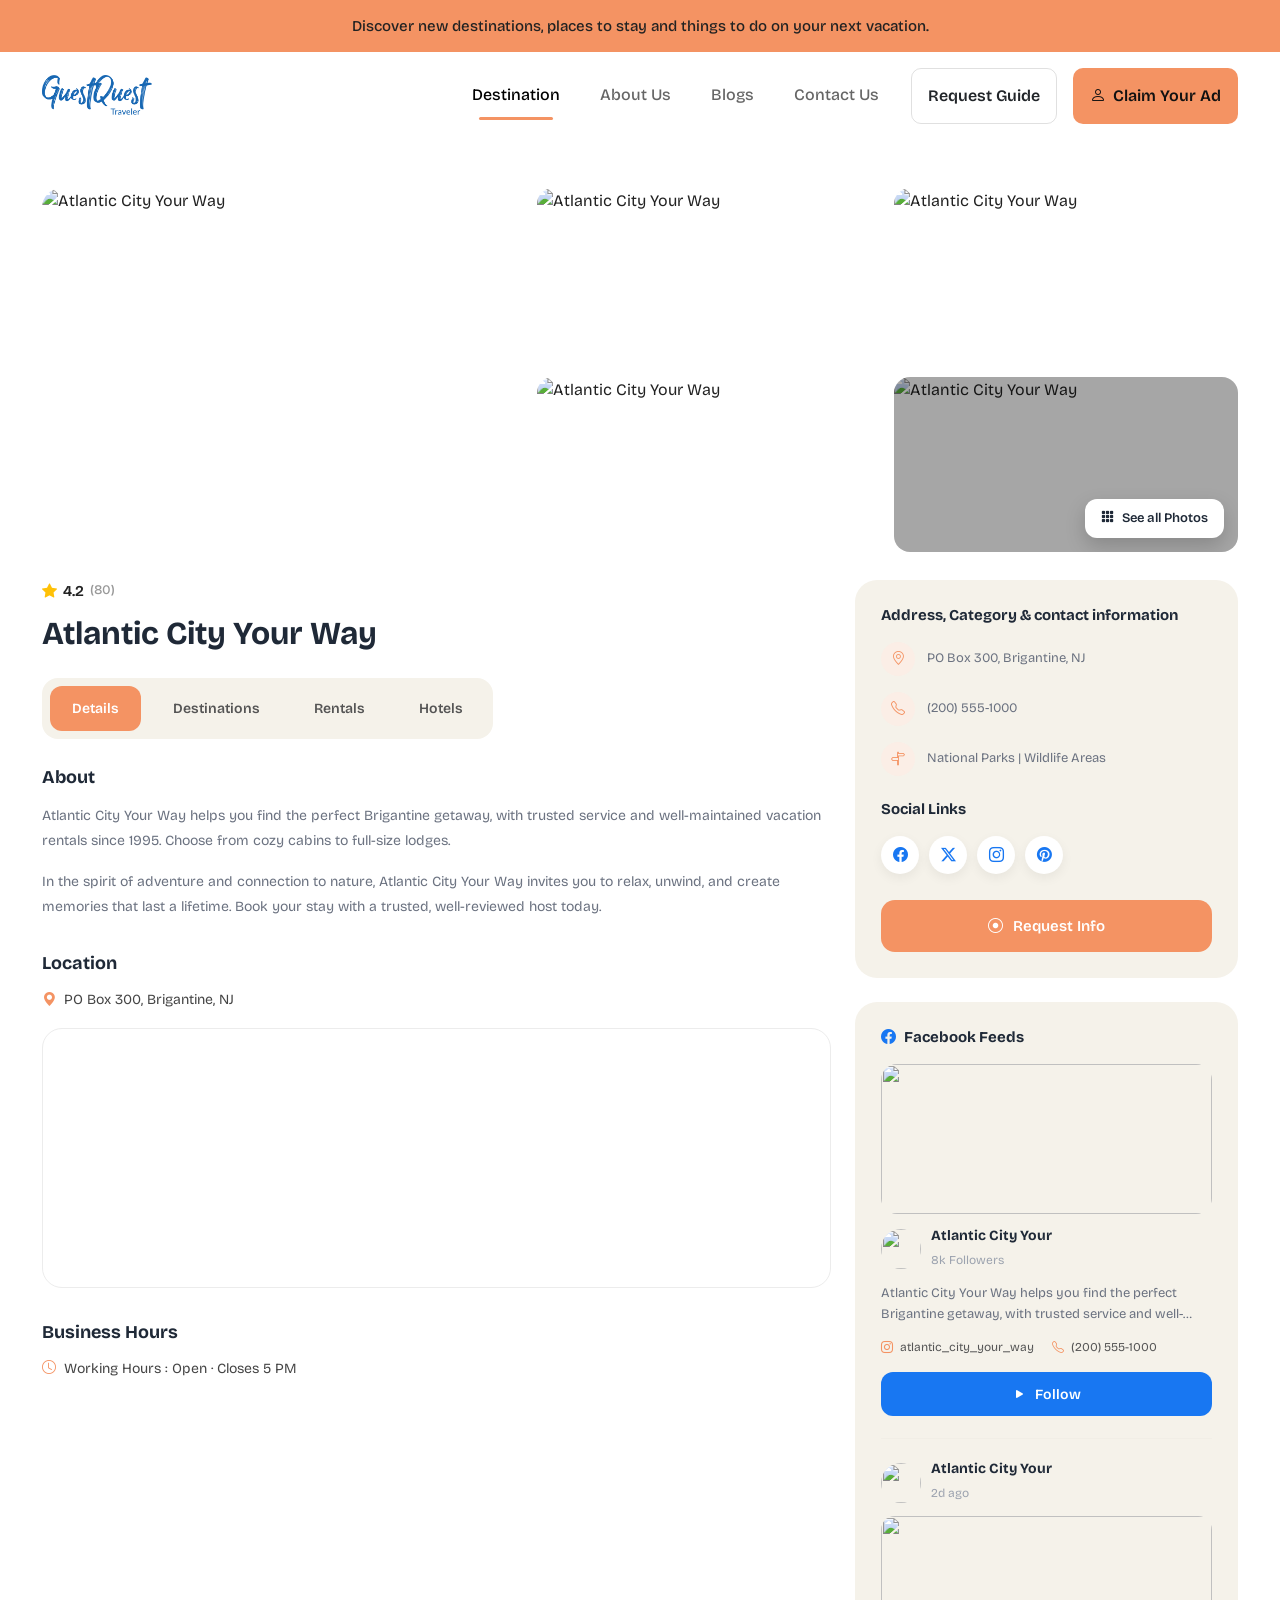
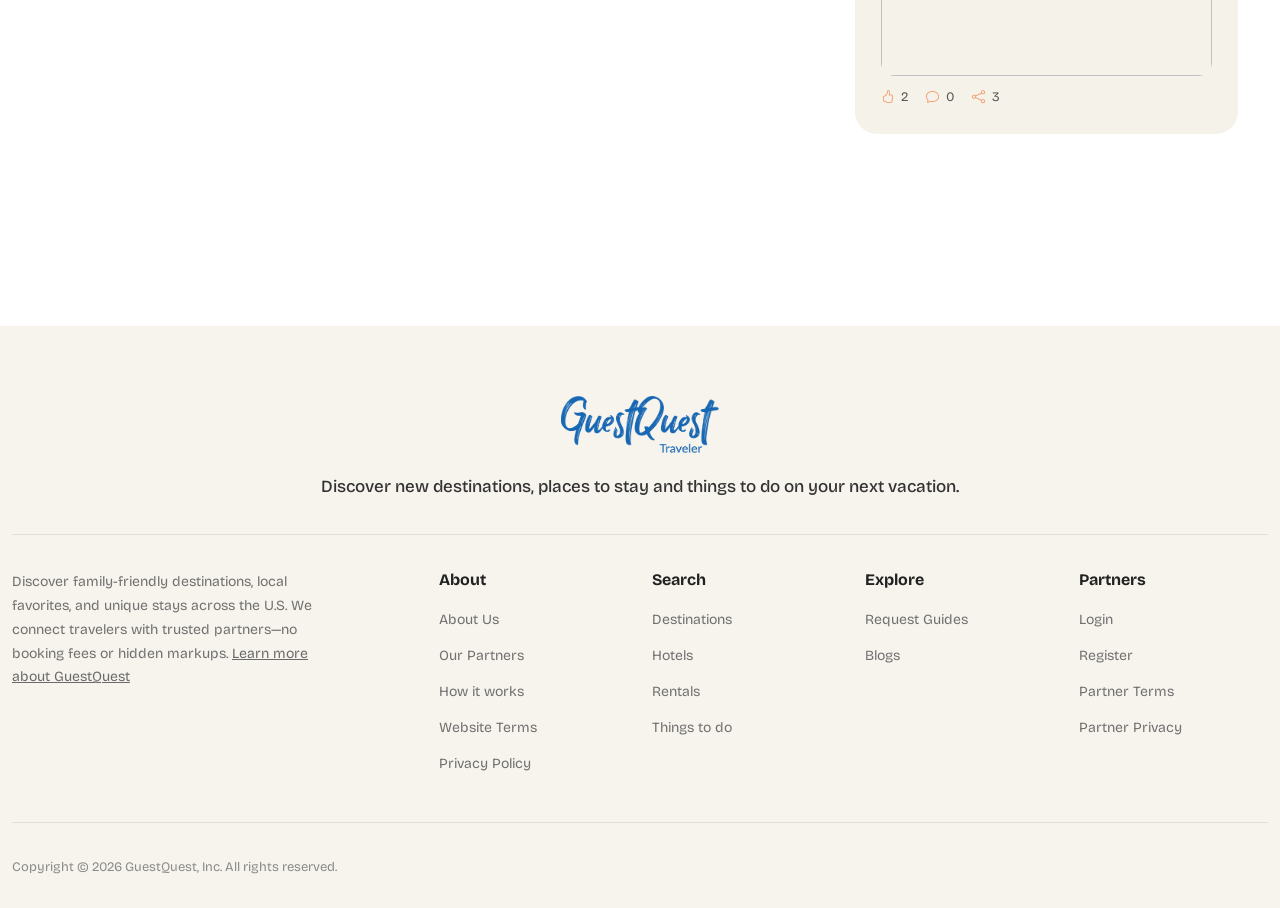
==== pages/destination-detail.html @ 65bfc482 "create detstianation page" ====
<!DOCTYPE html>
<html lang="en">

<head>
    <meta charset="UTF-8">
    <meta name="viewport" content="width=device-width, initial-scale=1.0">
    <title>GuestQuest Demo</title>
    <!-- Bootstrap and icons and font -->
    <link href="https://cdn.jsdelivr.net/npm/bootstrap@5.3.7/dist/css/bootstrap.min.css" rel="stylesheet">
    <link rel="stylesheet" href="https://cdn.jsdelivr.net/npm/bootstrap-icons@1.11.3/font/bootstrap-icons.min.css">
    <link href="https://fonts.googleapis.com/css2?family=Inter:wght@300;400;500;600;700;800&display=swap"
        rel="stylesheet">
    <link rel="stylesheet" href="/css/style.css">
    <link rel="stylesheet" href="/css/screens.css">
    <link rel="stylesheet" href="/css/things-to-do.css">
    <link rel="stylesheet" href="/css/detail.css">
    <link rel="stylesheet" href="https://unpkg.com/leaflet@1.9.4/dist/leaflet.css" />
</head>

<body>
    <!-- navbar  -->
    <div class="top-bar">
        Discover new destinations, places to stay and things to do on your next vacation.
    </div>
    <nav class="navbar navbar-expand-lg bg-white py-3">
        <div class="container">
            <a class="navbar-brand" href="/#">
                <img src="/assets/img/logo.png" alt="GuestQuest Logo">
            </a>
            <button class="navbar-toggler" type="button" data-bs-toggle="collapse" data-bs-target="#nav"
                aria-controls="nav" aria-expanded="false" aria-label="Toggle navigation">
                <span class="navbar-toggler-icon"></span>
            </button>
            <div class="collapse navbar-collapse justify-content-end px-4 navbar-nav-scroll" id="nav">
                <ul class="navbar-nav gap-lg-4">
                    <li class="nav-item">
                        <a class="nav-link active" href="/pages/things-to-do.html">Destination</a>
                    </li>
                    <li class="nav-item">
                        <a class="nav-link" href="#">About Us</a>
                    </li>
                    <li class="nav-item">
                        <a class="nav-link" href="#">Blogs</a>
                    </li>
                    <li class="nav-item">
                        <a class="nav-link" href="#">Contact Us</a>
                    </li>
                </ul>
            </div>


            <div class="d-none d-lg-flex gap-3">
                <a href="#" class="btn btn-request">
                    Request Guide
                </a>
                <a href="#" class="btn btn-claim ">
                    <i class="bi bi-person"></i>
                    Claim Your Ad
                </a>
            </div>

        </div>
    </nav>

    <!-- detail section -->
    <section class="detail-section py-5">
        <div class="container">

            <!-- gallery -->
            <div class="detail-page-gallery" id="pageGallery"></div>

            <div class="row g-4 mt-1">

                <!-- LEFT -->
                <div class="col-lg-8">

                    <div class="detail-rating" id="pageRating"></div>

                    <h1 class="detail-page-title" id="pageTitle"></h1>

                    <div class="detail-tabs">
                        <button class="detail-tab active" data-tab="details">Details</button>
                        <button class="detail-tab" data-tab="destinations">Destinations</button>
                        <button class="detail-tab" data-tab="rentals">Rentals</button>
                        <button class="detail-tab" data-tab="hotels">Hotels</button>
                    </div>

                    <div class="detail-tab-panel" data-panel="details">

                        <h6>About</h6>
                        <p id="pageAbout1"></p>
                        <p id="pageAbout2"></p>

                        <h6>Location</h6>
                        <div class="detail-location-line">
                            <i class="bi bi-geo-alt-fill"></i>
                            <span id="pageAddress"></span>
                        </div>

                        <div class="detail-page-map" id="pageMap"></div>

                        <h6>Business Hours</h6>
                        <div class="detail-hours-line">
                            <i class="bi bi-clock"></i>
                            Working Hours : Open &middot; Closes 5 PM
                        </div>

                    </div>

                    <div class="detail-tab-panel d-none" data-panel="destinations">

                        <h6 class="nearby-heading">Nearby Destinations</h6>

                        <div class="nearby-filter-bar">
                            <button class="nearby-filter-btn">
                                <i class="bi bi-sliders"></i>
                                Filters
                            </button>
                            <div class="nearby-search">
                                <i class="bi bi-search"></i>
                                <input type="text" data-list="destinations" placeholder="Search destinations">
                            </div>
                            <button class="nearby-search-btn" data-list="destinations">Search</button>
                        </div>

                        <div id="destinationsList"></div>

                    </div>

                    <div class="detail-tab-panel d-none" data-panel="rentals">

                        <h6 class="nearby-heading">Nearby Rentals</h6>

                        <div class="nearby-filter-bar">
                            <button class="nearby-filter-btn">
                                <i class="bi bi-sliders"></i>
                                Filters
                            </button>
                            <div class="nearby-search">
                                <i class="bi bi-search"></i>
                                <input type="text" data-list="rentals" placeholder="Search rentals">
                            </div>
                            <button class="nearby-search-btn" data-list="rentals">Search</button>
                        </div>

                        <div id="rentalsList"></div>

                    </div>

                    <div class="detail-tab-panel d-none" data-panel="hotels">

                        <h6 class="nearby-heading">Nearby Hotels</h6>

                        <div class="nearby-filter-bar">
                            <button class="nearby-filter-btn">
                                <i class="bi bi-sliders"></i>
                                Filters
                            </button>
                            <div class="nearby-search">
                                <i class="bi bi-search"></i>
                                <input type="text" data-list="hotels" placeholder="Search hotels">
                            </div>
                            <button class="nearby-search-btn" data-list="hotels">Search</button>
                        </div>

                        <div id="hotelsList"></div>

                    </div>

                </div>

                <!-- RIGHT -->
                <div class="col-lg-4">

                    <div class="detail-side-card">

                        <h6>Address, Category &amp; contact information</h6>

                        <div class="detail-contact-row">
                            <span class="contact-icon"><i class="bi bi-geo-alt"></i></span>
                            <span id="sideAddress"></span>
                        </div>

                        <div class="detail-contact-row">
                            <span class="contact-icon"><i class="bi bi-telephone"></i></span>
                            <span id="sidePhone"></span>
                        </div>

                        <div class="detail-contact-row">
                            <span class="contact-icon"><i class="bi bi-signpost-split"></i></span>
                            <span id="sideTags"></span>
                        </div>

                        <h6 class="mt-4">Social Links</h6>

                        <div class="social-links">
                            <a href="#"><i class="bi bi-facebook"></i></a>
                            <a href="#"><i class="bi bi-twitter-x"></i></a>
                            <a href="#"><i class="bi bi-instagram"></i></a>
                            <a href="#"><i class="bi bi-pinterest"></i></a>
                        </div>

                        <button class="request-info-btn">
                            <i class="bi bi-record-circle"></i>
                            Request Info
                        </button>

                    </div>

                    <div class="detail-side-card facebook-feed-card">

                        <h6><i class="bi bi-facebook"></i> Facebook Feeds</h6>

                        <div class="fb-post">

                            <div class="fb-post-image">
                                <img id="fbPostImage" src="" alt="">
                            </div>

                            <div class="fb-post-header">
                                <img class="fb-avatar" id="fbAvatar" src="" alt="">
                                <div>
                                    <h6 id="fbName"></h6>
                                    <small>8k Followers</small>
                                </div>
                            </div>

                            <p id="fbDescription"></p>

                            <div class="fb-meta">
                                <span><i class="bi bi-instagram"></i> <span id="fbHandle"></span></span>
                                <span><i class="bi bi-telephone"></i> <span id="fbPhone"></span></span>
                            </div>

                            <button class="fb-follow-btn">
                                <i class="bi bi-play-fill"></i>
                                Follow
                            </button>

                        </div>

                        <hr>

                        <div class="fb-post fb-post-mini">

                            <div class="fb-post-header">
                                <img class="fb-avatar" id="fbAvatar2" src="" alt="">
                                <div>
                                    <h6 id="fbName2"></h6>
                                    <small>2d ago</small>
                                </div>
                            </div>

                            <div class="fb-post-graphic">
                                <img id="fbGraphic" src="" alt="">
                            </div>

                            <div class="fb-actions">
                                <span><i class="bi bi-hand-thumbs-up"></i> 2</span>
                                <span><i class="bi bi-chat"></i> 0</span>
                                <span><i class="bi bi-share"></i> 3</span>
                            </div>

                        </div>

                    </div>

                </div>

            </div>

        </div>
    </section>

    <!-- footer -->

    <footer class="footer">
        <div class="container">
            <div class="footer-logo">

                <img src="/assets/img/logo.png" alt="GuestQuest">
                <p>
                    Discover new destinations, places to stay and things to do on your next vacation.
                </p>
            </div>
            <hr>

            <div class="row gy-5">
                <div class="col-lg-4">
                    <p class="footer-description">
                        Discover family-friendly destinations, local favorites,
                        and unique stays across the U.S. We connect travelers
                        with trusted partners—no booking fees or hidden markups.
                        <a href="#">Learn more about GuestQuest</a>
                    </p>
                </div>

                <div class="col-6 col-lg-2">
                    <h6>About</h6>
                    <ul>
                        <li><a href="#">About Us</a></li>
                        <li><a href="#">Our Partners</a></li>
                        <li><a href="#">How it works</a></li>
                        <li><a href="#">Website Terms</a></li>
                        <li><a href="#">Privacy Policy</a></li>
                    </ul>
                </div>

                <div class="col-6 col-lg-2">
                    <h6>Search</h6>
                    <ul>

                        <li><a href="#">Destinations</a></li>
                        <li><a href="#">Hotels</a></li>
                        <li><a href="#">Rentals</a></li>
                        <li><a href="#">Things to do</a></li>
                    </ul>

                </div>

                <div class="col-6 col-lg-2">

                    <h6>Explore</h6>
                    <ul>
                        <li><a href="#">Request Guides</a></li>
                        <li><a href="#">Blogs</a></li>

                    </ul>
                </div>

                <div class="col-6 col-lg-2">
                    <h6>Partners</h6>
                    <ul>
                        <li><a href="#">Login</a></li>
                        <li><a href="#">Register</a></li>
                        <li><a href="#">Partner Terms</a></li>
                        <li><a href="#">Partner Privacy</a></li>
                    </ul>
                </div>
            </div>
            <hr>
            <div class="copyright">
                Copyright © 2026 GuestQuest, Inc. All rights reserved.
            </div>
        </div>

    </footer>

    <script src="https://code.jquery.com/jquery-3.7.1.min.js"></script>
    <script src="https://cdn.jsdelivr.net/npm/bootstrap@5.3.7/dist/js/bootstrap.bundle.min.js"></script>
    <script src="/js/main.js"></script>
    <script src="https://unpkg.com/leaflet@1.9.4/dist/leaflet.js"></script>
    <script src="/js/detail.js"></script>

</body>

</html>
---- css/style.css ----
@import url('https://fonts.googleapis.com/css2?family=Bricolage+Grotesque:opsz,wght@12..96,200..800&display=swap');

:root {
    --primary: #F49363;
    --dark: #222;
    --text: #666;
    --light: #fff;
    --border: #ECECEC;
}

* {
    margin: 0;
    padding: 0;
    box-sizing: border-box;
}

body {
    font-family: "Bricolage Grotesque", sans-serif;
    background: #fff;
    color: #222;
}

img {
    max-width: 100%;
}

a {
    text-decoration: none;
    color: inherit;
}

.container {
    max-width: 1220px;
}

/* top-annoucment-bar */
.top-bar {
    height: 52px;
    background: #F49363;
    display: flex;
    justify-content: center;
    align-items: center;
    font-size: 15px;
    font-weight: 500;
}

/* navbar */
.navbar {
    padding: 20px 0;
}

.navbar-brand img {
    height: 42px;
}

.nav-link {
    font-weight: 500;
    color: #666;
    position: relative;
}

.nav-link.active {
    color: #111;
}

.nav-link.active::after {
    content: "";
    position: absolute;
    left: 0;
    bottom: -10px;
    width: 100%;
    height: 3px;
    background: var(--primary);
    border-radius: 2px;
    width: 85%;
    margin: 0 auto !important;
    display: flex;
    justify-content: center;
    position: relative;
}

.btn-request {
    border: 1px solid #0000001F;
    padding: 15px 16px;
    border-radius: 10px;
    font-weight: 600;
}

.btn-request:hover {
    background: #fafafa;
    border-color: #F49363;

}

.btn-claim {
    background: var(--primary);
    padding: 15px 16px;
    border-radius: 10px;
    font-weight: 600;
    color: #111;
    gap: 7px;
    display: flex;
    align-items: center;
    justify-content: center;
    flex-wrap: nowrap;
}


.btn-claim:hover {
    background: #ea8553 !important;
}



/* hero section */
.hero {
    padding: 6px;
}

.hero-wrapper {
    height: 496px;
    border-radius: 50px;
    overflow: hidden;
    position: relative;
    background: url("../assets/img/bg_hero.png") center center/cover;

}

.overlay {
    position: absolute;
    width: 100%;
    height: 100%;
    background: rgba(0, 0, 0, .60);
}

.hero-content {
    position: absolute;
    top: 50%;
    left: 50%;
    transform: translate(-50%, -50%);
    z-index: 2;
    text-align: center;
    width: 100%;
}

.location {
    font-size: 16px;
    color: #FFFFFFCC;
    margin-bottom: 9px;
    line-height: 22px;
    font-weight: 400;
}

.hero h1 {
    font-size: 44px;
    font-weight: 600;
    color: #fff;
    line-height: 44px;
}

.hero h1 span {
    display: block;
}

/* Hero Search
 */
.hero-search {
    width: 820px;
    margin: 42px auto 0;
}


.search-tabs {
    display: flex;
    z-index: 1;
    width: 540px;
    margin: auto;
    background: #fff;
    border-radius: 16px 16px 0 0;
    overflow: hidden;
}

.tab-btn {
    flex: 1;
    height: 54px;
    border: none;
    background: #fff;
    display: flex;
    justify-content: center;
    align-items: center;
    gap: 8px;
    font-size: 15px;
    font-weight: 500;
    color: #555;
    transition: .3s;
    border-right: 1px solid #ECECEC;
}

.tab-btn:last-child {
    border-right: none;
}



.tab-btn i {
    font-size: 16px;
}

.tab-btn.active {
    background: #F49363;
    color: #111;
    font-weight: 600;
}

.tab-btn:hover {
    background: #fafafa;
}

.tab-btn.active:hover {
    background: #F49363;
}


.search-card {
    background: #fff;
    z-index: 10;
    border-radius: 20px;
    padding: 18px;
    margin-top: 0px;
    display: flex;
    align-items: center;
    box-shadow: 0 15px 45px rgba(0, 0, 0, .18);
    border: 1px solid #0000001F;
}

/* Search Input */

.search-input {
    flex: 1;
    height: 55px;
    border: 1px solid #0000001F !important;
    border-radius: 12px;
    display: flex;
    align-items: center;
    padding: 6px 9px 5px 20px;

}

.search-input i {
    color: #888;
    font-size: 20px;
    margin-right: 14px;
}

.search-input input {
    width: 100%;
    border: none;
    outline: none;
    font-size: 15px;
}

.search-input input::placeholder {
    color: #A3A3A3;
}

.search-btn {

    width: 150px;
    height: 100%;
    border: none;
    border-radius: 14px;
    background: #F49363;
    font-weight: 600;
    transition: .3s;

}

.things-search-btn {
    height: 52px;
}

.search-btn:hover {
    background: #eb8755;
}

/* Bottom Text */

.hero-bottom-text {
    margin-top: 30px;
    color: #F49363;
    font-size: 18px;
    font-weight: 600;
}



/* footer  */


.footer {

    background: #F7F4ED;
    padding: 70px 0 30px;
    margin-top: 120px;

}

.footer .container {
    max-width: 1280px;
}

.footer-logo {
    text-align: center;
    margin-bottom: 35px;
}

.footer-logo img {
    height: 60px;
    margin-bottom: 18px
}

.footer-logo p {
    font-size: 17px;
    color: #333;
    max-width: 760px;
    margin: auto;
    font-weight: 500;
}

.footer hr {

    border: none;
    border-top: 1px solid #E3DED5;
    opacity: 1;
    margin: 35px 0;

}

.footer-description {
    color: #707070;
    font-size: 14px;
    line-height: 1.7;
    max-width: 330px;
}

.footer-description a {

    color: #6A6A6A;
    text-decoration: underline;

}


.footer h6 {
    font-size: 16px;
    font-weight: 700;
    margin-bottom: 18px;
    color: #222
}


.footer ul {
    list-style: none;
    margin: 0;
    padding: 0;

}

.footer ul li {
    margin-bottom: 12px;

}

.footer ul li a {
    color: #707070;
    text-decoration: none;
    font-size: 14px;
    transition: .25s;
}

.footer ul li a:hover {
    color: #F49363;
    padding-left: 5px;

}

.copyright {
    color: #8B8B8B;
    font-size: 13px;
}


/* things to do page */
.hero-things-to-do {
    height: 333px;
    background: #F5F2EA;

}

.hero-things-to-do h1 {
    padding-top: 50px;
    max-width: 630px;
    font-size: 32px;
    margin-bottom: 40px;
    margin-left: auto;
    margin-right: auto;
    text-align: center;
    color: #191513;
}

.things-search-wrapper {

    max-width: 880px;
    background: #F5F2EA;
    margin: 0px auto;

}


.search-tabs {

    display: flex;
    justify-content: space-between;
}

.search-tab {

    height: 48px;
    padding: 0 24px;
    border: 1px solid #ececec;
    background: #fff;
    font-size: 14px;
    font-weight: 500;

}

.search-tab:first-child {

    border-radius: 14px 0 0 0;

}

.search-tab:last-child {

    border-radius: 0 14px 0 0;

}

.search-tab.active {

    background: #F49363;

    color: #fff;

}

.search-box {

    background: #fff;
    padding: 12px;
    border-radius: 18px;
    display: flex;
    gap: 12px;
    box-shadow: 0 12px 35px rgba(0, 0, 0, .12);
    border: 1px solid #0000001F !important;

}


.filter-btn {

    width: 110px;

    height: 52px;

    border: none;

    background: #fff;

    border-radius: 12px;

    position: relative;
    border: 1px solid #0000001F !important;

}

.filter-count {

    position: absolute;

    top: 6px;

    right: 12px;

    background: #ff5b5b;

    width: 18px;

    height: 18px;

    border-radius: 50%;

    font-size: 11px;

    color: #fff;

    display: flex;

    justify-content: center;

    align-items: center;

}

/* Modal */

.filter-modal {

    border: none;

    border-radius: 24px;

    padding: 10px;

}

.filter-group {

    display: flex;

    flex-wrap: wrap;

    gap: 12px;

    margin-top: 20px;

    margin-bottom: 30px;

}

.filter-chip {

    border: 1px solid #ddd;

    background: #fff;

    padding: 10px 18px;

    border-radius: 12px;

    transition: .3s;

}

.filter-chip.active {

    background: #F49363;

    border-color: #F49363;

    color: #fff;

}

.filter-chip:hover {

    border-color: #F49363;

}

.apply-btn {

    background: #F49363;

    border: none;

    padding: 12px 30px;

}



/* filter modal */

.filter-modal {

    border: none;

    border-radius: 28px;

    overflow: hidden;

    box-shadow:
        0 30px 80px rgba(0, 0, 0, .20);

}

/* Header */

.filter-header {

    display: flex;

    justify-content: space-between;

    align-items: flex-start;

    padding: 28px 32px 18px;

    border-bottom: 1px solid #efefef;

}

.filter-header h4 {

    font-size: 26px;

    font-weight: 700;

    margin-bottom: 8px;

}

.filter-header a {

    color: #E05656;

    font-size: 14px;

    text-decoration: none;

    font-weight: 600;

}

.close-filter {

    width: 38px;

    height: 38px;

    border: none;

    background: #F49363;

    color: #fff;

    border-radius: 50%;

}

/* Body */

.filter-body {

    padding: 30px;

    max-height: 500px;

    overflow: auto;

}

.filter-section {

    margin-bottom: 35px;

}

.filter-section h6 {

    font-size: 15px;

    font-weight: 700;

    margin-bottom: 18px;

}

.chips {

    display: flex;

    flex-wrap: wrap;

    gap: 12px;

}

/* Chip */

.chip {

    display: flex;

    align-items: center;

    gap: 10px;

    border: 1px solid #ddd;

    background: #fff;

    border-radius: 12px;

    padding: 10px 16px;

    font-size: 14px;

    transition: .25s;

}

/* Radio */

.radio {

    width: 16px;

    height: 16px;

    border: 2px solid #bbb;

    border-radius: 50%;

    position: relative;

}

.chip.active {

    border-color: #F49363;

    color: #F49363;

}

.chip.active .radio {

    border-color: #F49363;

}

.chip.active .radio::after {

    content: "";

    width: 8px;

    height: 8px;

    background: #F49363;

    border-radius: 50%;

    position: absolute;

    top: 50%;

    left: 50%;

    transform: translate(-50%, -50%);

}

.chip:hover {

    border-color: #F49363;

}

/* Footer */

.filter-footer {

    padding: 22px 30px;

    border-top: 1px solid #efefef;

    display: flex;

    justify-content: flex-end;

    gap: 15px;

}

.btn-cancel {

    width: 120px;

    height: 46px;

    border-radius: 12px;

    border: 1px solid #ddd;

    background: #fff;

}

.btn-apply {

    width: 150px;

    height: 46px;

    border: none;

    border-radius: 12px;

    background: #F49363;

    color: #fff;

    font-weight: 600;

}

.btn-apply:hover {

    background: #ea8456;

}


/* grid secrtion thing to do */

/* results section */

.results-section {

    background: #fff;

    padding-top: 50px;
    padding-bottom: 70px;

}

.results-header {

    display: flex;

    justify-content: space-between;

    align-items: center;

    margin-bottom: 30px;

}

.results-count h5 {

    font-size: 24px;

    font-weight: 700;

    color: #222;

}

/***************************
VIEW BUTTONS
***************************/

.view-switcher {

    display: flex;

    gap: 10px;

}

.view-btn {

    width: 42px;

    height: 42px;

    border: none;

    border-radius: 10px;

    background: #F7F7F7;

    transition: .3s;

}

.view-btn i {

    font-size: 18px;

}

.view-btn.active {

    background: #F49363;

    color: #fff;

}

.view-btn:hover {

    background: #F49363;

    color: #fff;

}

/***************************
LIST
***************************/

.results-list {

    display: flex;

    flex-direction: column;

    gap: 28px;

}

.map-wrapper {

    position: sticky;

    top: 120px;

    height: 700px;

    border-radius: 28px;

    overflow: hidden;

    box-shadow:
        0 25px 80px rgba(0, 0, 0, .08);

}

#map {

    width: 100%;

    height: 100%;

}

.results-grid {

    display: grid;

    grid-template-columns: repeat(2, 1fr);

    gap: 24px;

}


@media(max-width:991px) {

    .map-wrapper {

        position: relative;

        top: 0;

        margin-top: 30px;

    }

    #map {

        height: 420px;

    }

    .results-grid {

        grid-template-columns: 1fr;

    }

    .results-header {

        flex-direction: column;

        gap: 20px;

        align-items: flex-start;

    }


}
---- css/screens.css ----
/* Tablet */

@media(max-width:992px) {

    .navbar-collapse {
        padding-top: 30px;
    }

    .location {
        font-size: 20px;
    }

}

/* Mobile */

@media(max-width:768px) {

    .top-bar {
        display: none;
    }

    .navbar-brand img {
        height: 48px;
    }

}

@media (max-width:991px) {

    .hero-search {
        width: 80%;
    }

    .search-tabs {
        width: 100%;
        flex-wrap: wrap;
    }

    .tab-btn {
        flex: 0 0 50%;
        border-bottom: 1px solid #ECECEC;
    }

    .search-card {
        flex-direction: column;
        border-top-right-radius: 0;
        border-top-left-radius: 0;
    }

    .search-input {
        width: 100%;

    }

    .search-btn {
        width: 100%;
        margin: 15px 0 0
    }

}

@media(max-width:576px) {

    .search-tabs {
        flex-direction: column;
    }

    .tab-btn {
        width: 100%;
        flex: 100%;
    }

}
---- css/things-to-do.css ----
/* card */

:root {
    --primary: #F49363;
    --primary-dark: #ea8455;
    --text: #1F2937;
    --muted: #6B7280;
    --border: #ECECEC;
    --bg: #FAFAFA;
}

/* Card */

.destination-card {
    display: flex;
    gap: 20px;
    background: #fff;
    border: 1px solid #ECECEC;
    border-radius: 20px;
    padding: 16px;
    transition: all .3s ease;
    overflow: hidden;
    position: relative;
}

.destination-card:hover {
    transform: translateY(-4px);
    box-shadow: 0 14px 35px rgba(0, 0, 0, .07);
    border-color: #F3D5C5;
}

/* image */

.card-image {
    width: 170px;
    min-width: 170px;
    height: 136px;
    border-radius: 14px;
    overflow: hidden;
    position: relative;
}

.card-image img {
    width: 100%;
    height: 100%;
    object-fit: cover;
    transition: transform .45s ease;
}

.destination-card:hover img {
    transform: scale(1.06);
}

/* content */

.card-content {
    flex: 1;
    display: flex;
    flex-direction: column;
    min-width: 0;
}

/* title */

.card-title-row {
    display: flex;
    align-items: flex-start;
    justify-content: space-between;
    gap: 12px;
    margin-bottom: 8px;
}

.card-content h3 {
    font-size: 18px;
    font-weight: 700;
    color: #1F2937;
    line-height: 1.3;
}

.rating {
    display: flex;
    align-items: center;
    gap: 6px;
    font-size: 13px;
    font-weight: 600;
    color: #222;
    white-space: nowrap;
}

.rating i {
    color: #FFC107;
    font-size: 13px;
}

.rating small {
    color: #999;
    font-weight: 500;
}

/* location */

.card-location {
    display: flex;
    align-items: center;
    gap: 6px;
    color: #6B7280;
    font-size: 13px;
    margin-bottom: 10px;
}

.card-location i {
    color: #F49363;
    font-size: 13px;
}

/* description */

.card-content p {
    color: #6B7280;
    font-size: 14px;
    line-height: 1.6;
    margin-bottom: 14px;
    display: -webkit-box;
    -webkit-line-clamp: 2;
    -webkit-box-orient: vertical;
    overflow: hidden;
}

/* tags */

.card-tags {
    display: flex;
    flex-wrap: wrap;
    gap: 8px;
    margin-bottom: 16px;
}

.card-tags span {
    display: inline-flex;
    align-items: center;
    gap: 6px;
    background: #F8F8F8;
    border: 1px solid #ECECEC;
    border-radius: 30px;
    padding: 6px 12px;
    font-size: 12px;
    color: #555;
    transition: .3s;
}

.card-tags span i {
    color: var(--primary);
    font-size: 12px;
}

.card-tags span:hover {
    background: #F49363;
    color: #fff;
    border-color: #F49363;
}

.card-tags span:hover i {
    color: #fff;
}

/* footer */

.card-footer {
    margin-top: auto;
    display: flex;
    justify-content: space-between;
    align-items: center;
}

.price-from {
    display: flex;
    flex-direction: column;
    line-height: 1.2;
}

.price-from small {
    color: #9CA3AF;
    font-size: 12px;
}

.price {
    font-size: 17px;
    font-weight: 700;
    color: #F49363;
}

/* request btn */

.request-btn {
    display: flex;
    align-items: center;
    gap: 8px;
    background: none;
    border: none;
    padding: 0;
    color: #1F2937;
    font-weight: 600;
    font-size: 14px;
    transition: .25s ease;
}

.request-btn .radio-dot {
    width: 16px;
    height: 16px;
    border: 2px solid #D1D5DB;
    border-radius: 50%;
    transition: .25s ease;
}

.request-btn:hover {
    color: var(--primary);
}

.request-btn:hover .radio-dot {
    border-color: var(--primary);
}

/* grid view */

.results-grid {
    display: grid;
    grid-template-columns: repeat(2, 1fr);
    gap: 20px;
}

.results-grid .destination-card {
    flex-direction: column;
    padding: 14px;
}

.results-grid .card-image {
    width: 100%;
    min-width: 100%;
    height: 160px;
}

.results-grid .card-content h3 {
    font-size: 17px;
}

/* responsive */

@media(max-width:1200px) {

    .card-image {
        width: 150px;
        min-width: 150px;
        height: 120px;
    }

}

@media(max-width:991px) {

    .destination-card {
        flex-direction: row;
    }

    .results-grid {
        grid-template-columns: 1fr 1fr;
    }

    .results-header {
        flex-direction: column;
        gap: 16px;
        align-items: flex-start;
    }

}

@media(max-width:576px) {

    .destination-card {
        flex-direction: column;
        padding: 14px;
        border-radius: 18px;
    }

    .card-image {
        width: 100%;
        min-width: 100%;
        height: 180px;
    }

    .results-grid {
        grid-template-columns: 1fr;
    }

    .card-content h3 {
        font-size: 16px;
    }

    .card-tags {
        gap: 6px;
    }

    .card-tags span {
        font-size: 11px;
        padding: 5px 10px;
    }

}

/* pagination */

.pagination-wrapper {
    display: flex;
    align-items: center;
    justify-content: center;
    gap: 8px;
    margin-top: 40px;
}

.page-btn {
    min-width: 40px;
    height: 40px;
    padding: 0 4px;
    border: 1px solid transparent;
    background: #fff;
    border-radius: 12px;
    font-size: 14px;
    font-weight: 600;
    color: #555;
    display: flex;
    align-items: center;
    justify-content: center;
    transition: .25s ease;
}

.page-btn:hover:not(.disabled):not(.active) {
    color: var(--primary);
}

.page-btn.active {
    background: #1F2937;
    border-color: #1F2937;
    color: #fff;
}

.page-btn.disabled {
    opacity: .4;
    pointer-events: none;
}

.page-dots {
    width: 40px;
    height: 40px;
    display: flex;
    align-items: center;
    justify-content: center;
    color: #999;
    font-weight: 600;
}

@media(max-width:576px) {

    .page-btn {
        min-width: 34px;
        height: 34px;
        font-size: 13px;
    }

    .page-dots {
        width: 20px;
    }

}

.map-wrapper {

    position: sticky;

    top: 110px;

    height: 760px;

    border-radius: 24px;

    overflow: hidden;

    border: 1px solid #ECECEC;

    box-shadow: 0 20px 60px rgba(0, 0, 0, .08);

}

.map-wrapper:fullscreen {
    height: 100vh;
    border-radius: 0;
}

#map {

    width: 100%;

    height: 100%;

}

.leaflet-popup-content {

    margin: 12px;

}

.leaflet-popup-content-wrapper {

    border-radius: 16px;

}

.leaflet-popup-tip {

    display: none;

}

/* map pin */

.map-pin {
    background: none;
    border: none;
}

.map-pin .pin-circle {
    display: flex;
    align-items: center;
    justify-content: center;
    width: 34px;
    height: 34px;
    background: #fff;
    border: 2px solid var(--primary);
    border-radius: 50%;
    box-shadow: 0 8px 18px rgba(0, 0, 0, .18);
    transition: transform .2s ease;
}

.map-pin .pin-circle i {
    color: var(--primary);
    font-size: 14px;
}

.leaflet-marker-icon:hover .pin-circle {
    transform: scale(1.12);
}

/* map controls */

.map-controls {
    position: absolute;
    top: 16px;
    right: 16px;
    z-index: 1000;
    width: 38px;
    background: #fff;
    border-radius: 14px;
    box-shadow: 0 10px 30px rgba(0, 0, 0, .15);
    overflow: hidden;
    display: flex;
    flex-direction: column;
}

.map-ctrl-btn {
    width: 38px;
    height: 38px;
    border: none;
    background: #fff;
    color: #333;
    font-size: 14px;
    display: flex;
    align-items: center;
    justify-content: center;
    transition: .2s ease;
}

.map-ctrl-btn:hover {
    background: #F8F8F8;
    color: var(--primary);
}

.map-ctrl-divider {
    height: 1px;
    margin: 0 6px;
    background: #ECECEC;
}

/* map popup */

.leaflet-popup-content-wrapper {
    padding: 0;
    border-radius: 18px;
    overflow: hidden;
    box-shadow: 0 20px 55px rgba(0, 0, 0, .2);
}

.leaflet-popup-content {
    margin: 0;
    width: 230px !important;
}

.map-popup .popup-image {
    position: relative;
    height: 130px;
}

.map-popup .popup-image img {
    width: 100%;
    height: 100%;
    object-fit: cover;
}

.popup-badge {
    position: absolute;
    top: 10px;
    left: 10px;
    display: inline-flex;
    align-items: center;
    gap: 5px;
    background: #fff;
    padding: 5px 10px;
    border-radius: 20px;
    font-size: 11px;
    font-weight: 600;
    color: #333;
    box-shadow: 0 4px 12px rgba(0, 0, 0, .18);
}

.popup-badge i {
    color: var(--primary);
    font-size: 11px;
}

.popup-close {
    position: absolute;
    top: 10px;
    right: 10px;
    width: 24px;
    height: 24px;
    border: none;
    border-radius: 50%;
    background: #fff;
    color: #333;
    font-size: 10px;
    display: flex;
    align-items: center;
    justify-content: center;
    box-shadow: 0 4px 12px rgba(0, 0, 0, .18);
}

.popup-close:hover {
    background: var(--primary);
    color: #fff;
}

.popup-body {
    padding: 14px;
}

.popup-title-row {
    display: flex;
    align-items: flex-start;
    justify-content: space-between;
    gap: 8px;
    margin-bottom: 6px;
}

.popup-title-row h6 {
    font-size: 14px;
    font-weight: 700;
    color: #1F2937;
    margin: 0;
    line-height: 1.3;
}

.popup-rating {
    display: flex;
    align-items: center;
    gap: 4px;
    font-size: 11px;
    font-weight: 600;
    color: #222;
    white-space: nowrap;
}

.popup-rating i {
    color: #FFC107;
    font-size: 11px;
}

.popup-rating small {
    color: #999;
    font-weight: 500;
}

.popup-location {
    display: flex;
    align-items: center;
    gap: 5px;
    color: #6B7280;
    font-size: 11px;
    margin-bottom: 8px;
}

.popup-location i {
    color: var(--primary);
    font-size: 11px;
}

.map-popup .popup-body p {
    font-size: 12px;
    color: #6B7280;
    line-height: 1.5;
    margin-bottom: 12px;
    display: -webkit-box;
    -webkit-line-clamp: 2;
    -webkit-box-orient: vertical;
    overflow: hidden;
}

.popup-footer {
    display: flex;
    align-items: center;
    justify-content: space-between;
}

.popup-footer .price-from small {
    font-size: 10px;
}

.popup-footer .price {
    font-size: 14px;
}

.popup-footer .request-btn {
    font-size: 11px;
    gap: 6px;
}

.popup-footer .request-btn .radio-dot {
    width: 13px;
    height: 13px;
}

/* detail modal */

.destination-card {
    cursor: pointer;
}

.detail-modal {
    border: none;
    border-radius: 28px;
    overflow: hidden;
    padding: 14px;
    position: relative;
    box-shadow: 0 30px 80px rgba(0, 0, 0, .2);
}

.detail-close {
    position: absolute;
    top: 26px;
    right: 26px;
    z-index: 5;
    width: 36px;
    height: 36px;
    border: none;
    border-radius: 50%;
    background: #fff;
    color: #333;
    display: flex;
    align-items: center;
    justify-content: center;
    box-shadow: 0 6px 16px rgba(0, 0, 0, .18);
    font-size: 13px;
}

.detail-close:hover {
    background: var(--primary);
    color: #fff;
}

.detail-gallery {
    display: grid;
    grid-template-columns: 1.6fr 1fr;
    grid-template-rows: 1fr 1fr;
    gap: 10px;
    height: 260px;
}

.detail-gallery img {
    width: 100%;
    height: 100%;
    object-fit: cover;
}

.detail-gallery .gallery-main {
    grid-row: 1 / 3;
    border-radius: 18px;
    overflow: hidden;
}

.detail-gallery .gallery-sub {
    border-radius: 18px;
    overflow: hidden;
}

.detail-body {
    padding: 26px 10px 10px;
}

.detail-body h4 {
    font-size: 24px;
    font-weight: 700;
    color: #1F2937;
    margin-bottom: 10px;
}

.detail-body .rating {
    font-size: 14px;
    margin-bottom: 16px;
}

.detail-body .rating i {
    font-size: 14px;
}

.detail-body p {
    font-size: 14px;
    color: #6B7280;
    line-height: 1.7;
    margin-bottom: 20px;
}

.detail-body .price-from small {
    font-size: 12px;
}

.detail-body .price {
    font-size: 22px;
}

.detail-body h6 {
    font-size: 15px;
    font-weight: 700;
    color: #1F2937;
    margin-bottom: 16px;
}

.detail-contact-row {
    display: flex;
    align-items: center;
    gap: 12px;
    font-size: 13px;
    color: #6B7280;
    margin-bottom: 14px;
}

.contact-icon {
    width: 34px;
    height: 34px;
    min-width: 34px;
    border-radius: 50%;
    background: #FBEEE6;
    color: var(--primary);
    display: flex;
    align-items: center;
    justify-content: center;
    font-size: 14px;
}

.btn-website,
.btn-full-detail {
    display: flex;
    align-items: center;
    justify-content: center;
    gap: 8px;
    width: 100%;
    height: 50px;
    border-radius: 14px;
    font-weight: 600;
    font-size: 14px;
    margin-top: 10px;
    transition: .25s ease;
}

.btn-website {
    border: 1px solid #E5E5E5;
    background: #fff;
    color: #1F2937;
}

.btn-website:hover {
    border-color: var(--primary);
    color: var(--primary);
}

.btn-full-detail {
    border: none;
    background: #1F2937;
    color: #fff;
}

.btn-full-detail:hover {
    background: var(--primary);
    color: #fff;
}

@media(max-width:576px) {

    .detail-gallery {
        grid-template-columns: 1fr 1fr;
        height: 200px;
    }

    .detail-body {
        padding: 20px 4px 4px;
    }

}
---- css/detail.css ----
/* gallery */

.detail-page-gallery {
    display: grid;
    grid-template-columns: 1.4fr 1fr 1fr;
    grid-template-rows: repeat(2, 175px);
    gap: 14px;
}

.gallery-page-main {
    grid-row: 1 / 3;
    border-radius: 20px;
    overflow: hidden;
}

.gallery-page-sub {
    border-radius: 16px;
    overflow: hidden;
    position: relative;
}

.detail-page-gallery img {
    width: 100%;
    height: 100%;
    object-fit: cover;
}

.gallery-more::after {
    content: "";
    position: absolute;
    inset: 0;
    background: rgba(0, 0, 0, .35);
}

.see-all-btn {
    position: absolute;
    bottom: 14px;
    right: 14px;
    z-index: 2;
    display: flex;
    align-items: center;
    gap: 8px;
    background: #fff;
    border: none;
    border-radius: 12px;
    padding: 10px 16px;
    font-size: 13px;
    font-weight: 600;
    color: #1F2937;
    box-shadow: 0 8px 20px rgba(0, 0, 0, .18);
}

.see-all-btn:hover {
    color: var(--primary);
}

/* header */

.detail-rating {
    display: flex;
    align-items: center;
    gap: 6px;
    font-size: 15px;
    font-weight: 600;
    color: #222;
    margin-bottom: 10px;
}

.detail-rating i {
    color: #FFC107;
}

.detail-rating small {
    color: #999;
    font-weight: 500;
}

.detail-page-title {
    font-size: 32px;
    font-weight: 700;
    color: #1F2937;
    margin-bottom: 24px;
    line-height: 1.3;
}

/* tabs */

.detail-tabs {
    display: flex;
    gap: 10px;
    background: #F5F2EA;
    padding: 8px;
    border-radius: 16px;
    width: fit-content;
    margin-bottom: 28px;
}

.detail-tab {
    border: none;
    background: none;
    padding: 12px 22px;
    border-radius: 12px;
    font-size: 14px;
    font-weight: 600;
    color: #555;
    transition: .25s ease;
}

.detail-tab.active {
    background: var(--primary);
    color: #fff;
}

.detail-tab:not(.active):hover {
    color: var(--primary);
}

.tab-placeholder {
    text-align: center;
    padding: 60px 20px;
    color: #9CA3AF;
}

.tab-placeholder i {
    font-size: 32px;
    margin-bottom: 12px;
    display: block;
    color: var(--primary);
}

/* about section */

.detail-tab-panel h6 {
    font-size: 18px;
    font-weight: 700;
    color: #1F2937;
    margin-bottom: 14px;
}

.detail-tab-panel h6:not(:first-child) {
    margin-top: 34px;
}

.detail-tab-panel p {
    font-size: 14px;
    color: #6B7280;
    line-height: 1.8;
    margin-bottom: 16px;
}

.detail-location-line,
.detail-hours-line {
    display: flex;
    align-items: center;
    gap: 8px;
    color: #444;
    font-size: 14px;
    margin-bottom: 18px;
}

.detail-location-line i,
.detail-hours-line i {
    color: var(--primary);
}

.detail-page-map {
    height: 260px;
    border-radius: 20px;
    overflow: hidden;
    border: 1px solid #ECECEC;
}

/* sidebar */

.detail-side-card {
    background: #F5F2EA;
    border-radius: 22px;
    padding: 26px;
    margin-bottom: 24px;
}

.detail-side-card h6 {
    font-size: 15px;
    font-weight: 700;
    color: #1F2937;
    margin-bottom: 18px;
}

.detail-side-card .detail-contact-row {
    margin-bottom: 16px;
    font-size: 13px;
}

.social-links {
    display: flex;
    gap: 10px;
    margin-bottom: 26px;
}

.social-links a {
    width: 38px;
    height: 38px;
    border-radius: 50%;
    background: #fff;
    display: flex;
    align-items: center;
    justify-content: center;
    color: #1877F2;
    font-size: 15px;
    transition: .25s ease;
    box-shadow: 0 4px 12px rgba(0, 0, 0, .06);
}

.social-links a:hover {
    transform: translateY(-3px);
}

.request-info-btn {
    width: 100%;
    height: 52px;
    border: none;
    border-radius: 14px;
    background: var(--primary);
    color: #fff;
    font-weight: 600;
    font-size: 15px;
    display: flex;
    align-items: center;
    justify-content: center;
    gap: 10px;
    transition: .25s ease;
}

.request-info-btn:hover {
    background: var(--primary-dark);
}

/* facebook feed */

.facebook-feed-card h6 {
    display: flex;
    align-items: center;
    gap: 8px;
}

.facebook-feed-card h6 i {
    color: #1877F2;
}



.fb-post-image {
    height: 150px;
    border-radius: 16px;
    overflow: hidden;
    margin-bottom: 14px;
}

.fb-post-image img {
    width: 100%;
    height: 100%;
    object-fit: cover;
}

.fb-post-header {
    display: flex;
    align-items: center;
    gap: 10px;
    margin-bottom: 12px;
}

.fb-avatar {
    width: 40px;
    height: 40px;
    border-radius: 50%;
    object-fit: cover;
}

.fb-post-header h6 {
    font-size: 14px;
    margin-bottom: 2px;
}

.fb-post-header small {
    font-size: 12px;
    color: #9CA3AF;
}

.fb-post p {
    font-size: 13px;
    color: #6B7280;
    line-height: 1.6;
    margin-bottom: 14px;
    display: -webkit-box;
    -webkit-line-clamp: 2;
    -webkit-box-orient: vertical;
    overflow: hidden;
}

.fb-meta {
    display: flex;
    gap: 18px;
    font-size: 12px;
    color: #555;
    margin-bottom: 16px;
}

.fb-meta i {
    margin-right: 4px;
    color: var(--primary);
}

.fb-follow-btn {
    width: 100%;
    height: 44px;
    border: none;
    border-radius: 12px;
    background: #1877F2;
    color: #fff;
    font-weight: 600;
    font-size: 14px;
    display: flex;
    align-items: center;
    justify-content: center;
    gap: 8px;
}

.fb-follow-btn:hover {
    background: #1666d6;
}

.facebook-feed-card hr {
    border-top: 1px solid #E3DED5;
    margin: 22px 0;
}

.fb-post-graphic {
    height: 160px;
    border-radius: 14px;
    overflow: hidden;
    margin-bottom: 12px;
}

.fb-post-graphic img {
    width: 100%;
    height: 100%;
    object-fit: cover;
}

.fb-actions {
    display: flex;
    gap: 18px;
    font-size: 13px;
    color: #555;
}

.fb-actions i {
    margin-right: 4px;
    color: var(--primary);
}

/* responsive */

@media(max-width:768px) {

    .detail-page-gallery {
        grid-template-columns: 1fr 1fr;
        grid-template-rows: repeat(3, 130px);
    }

    .gallery-page-main {
        grid-column: 1 / 3;
        grid-row: 1 / 2;
    }

    .detail-page-title {
        font-size: 24px;
    }

    .detail-tabs {
        width: 100%;
        overflow-x: auto;
    }

}

/* nearby lists */

.nearby-heading {
    font-size: 18px;
    font-weight: 700;
    color: #1F2937;
    margin-bottom: 18px;
}

.nearby-filter-bar {
    display: flex;
    gap: 12px;
    margin-bottom: 22px;
}

.nearby-filter-btn {
    height: 48px;
    padding: 0 18px;
    border: 1px solid #ECECEC;
    background: #fff;
    border-radius: 12px;
    display: flex;
    align-items: center;
    gap: 8px;
    font-weight: 600;
    font-size: 14px;
    color: #333;
    white-space: nowrap;
    transition: .25s ease;
}

.nearby-filter-btn:hover {
    border-color: var(--primary);
    color: var(--primary);
}

.nearby-search {
    flex: 1;
    height: 48px;
    border: 1px solid #ECECEC;
    border-radius: 12px;
    display: flex;
    align-items: center;
    gap: 10px;
    padding: 0 16px;
    background: #fff;
}

.nearby-search i {
    color: #999;
}

.nearby-search input {
    flex: 1;
    border: none;
    outline: none;
    font-size: 14px;
}

.nearby-search-btn {
    width: 120px;
    height: 48px;
    border: none;
    border-radius: 12px;
    background: var(--primary);
    color: #fff;
    font-weight: 600;
    font-size: 14px;
    transition: .25s ease;
}

.nearby-search-btn:hover {
    background: var(--primary-dark);
}

.compact-card {
    display: flex;
    gap: 16px;
    background: #F5F2EA;
    border-radius: 18px;
    padding: 14px;
    margin-bottom: 16px;
}

.compact-card .cc-image {
    width: 88px;
    min-width: 88px;
    height: 88px;
    border-radius: 14px;
    overflow: hidden;
}

.compact-card .cc-image img {
    width: 100%;
    height: 100%;
    object-fit: cover;
}

.compact-card .cc-content {
    flex: 1;
    min-width: 0;
}

.compact-card .cc-title-row {
    display: flex;
    align-items: flex-start;
    justify-content: space-between;
    gap: 8px;
    margin-bottom: 6px;
}

.compact-card h6 {
    font-size: 15px;
    font-weight: 700;
    color: #1F2937;
    margin: 0;
}

.compact-card .rating {
    font-size: 12px;
}

.compact-card .rating i {
    font-size: 12px;
}

.compact-card .cc-location {
    display: flex;
    align-items: center;
    gap: 6px;
    color: #6B7280;
    font-size: 12px;
    margin-bottom: 6px;
}

.compact-card .cc-location i {
    color: var(--primary);
    font-size: 12px;
}

.compact-card p {
    font-size: 12px;
    color: #6B7280;
    line-height: 1.5;
    margin-bottom: 8px;
    display: -webkit-box;
    -webkit-line-clamp: 2;
    -webkit-box-orient: vertical;
    overflow: hidden;
}

.compact-card .cc-tags {
    display: flex;
    flex-wrap: wrap;
    gap: 6px;
}

.compact-card .cc-tags span {
    display: inline-flex;
    align-items: center;
    gap: 5px;
    background: #fff;
    border: 1px solid #ECECEC;
    border-radius: 20px;
    padding: 4px 10px;
    font-size: 11px;
    color: #555;
}

.compact-card .cc-tags span i {
    color: var(--primary);
    font-size: 10px;
}

.compact-empty {
    text-align: center;
    padding: 40px 20px;
    color: #9CA3AF;
}

@media(max-width:576px) {

    .nearby-filter-bar {
        flex-wrap: wrap;
    }

    .nearby-search-btn {
        width: 100%;
    }

    .compact-card {
        flex-direction: column;
    }

    .compact-card .cc-image {
        width: 100%;
        height: 150px;
    }

}
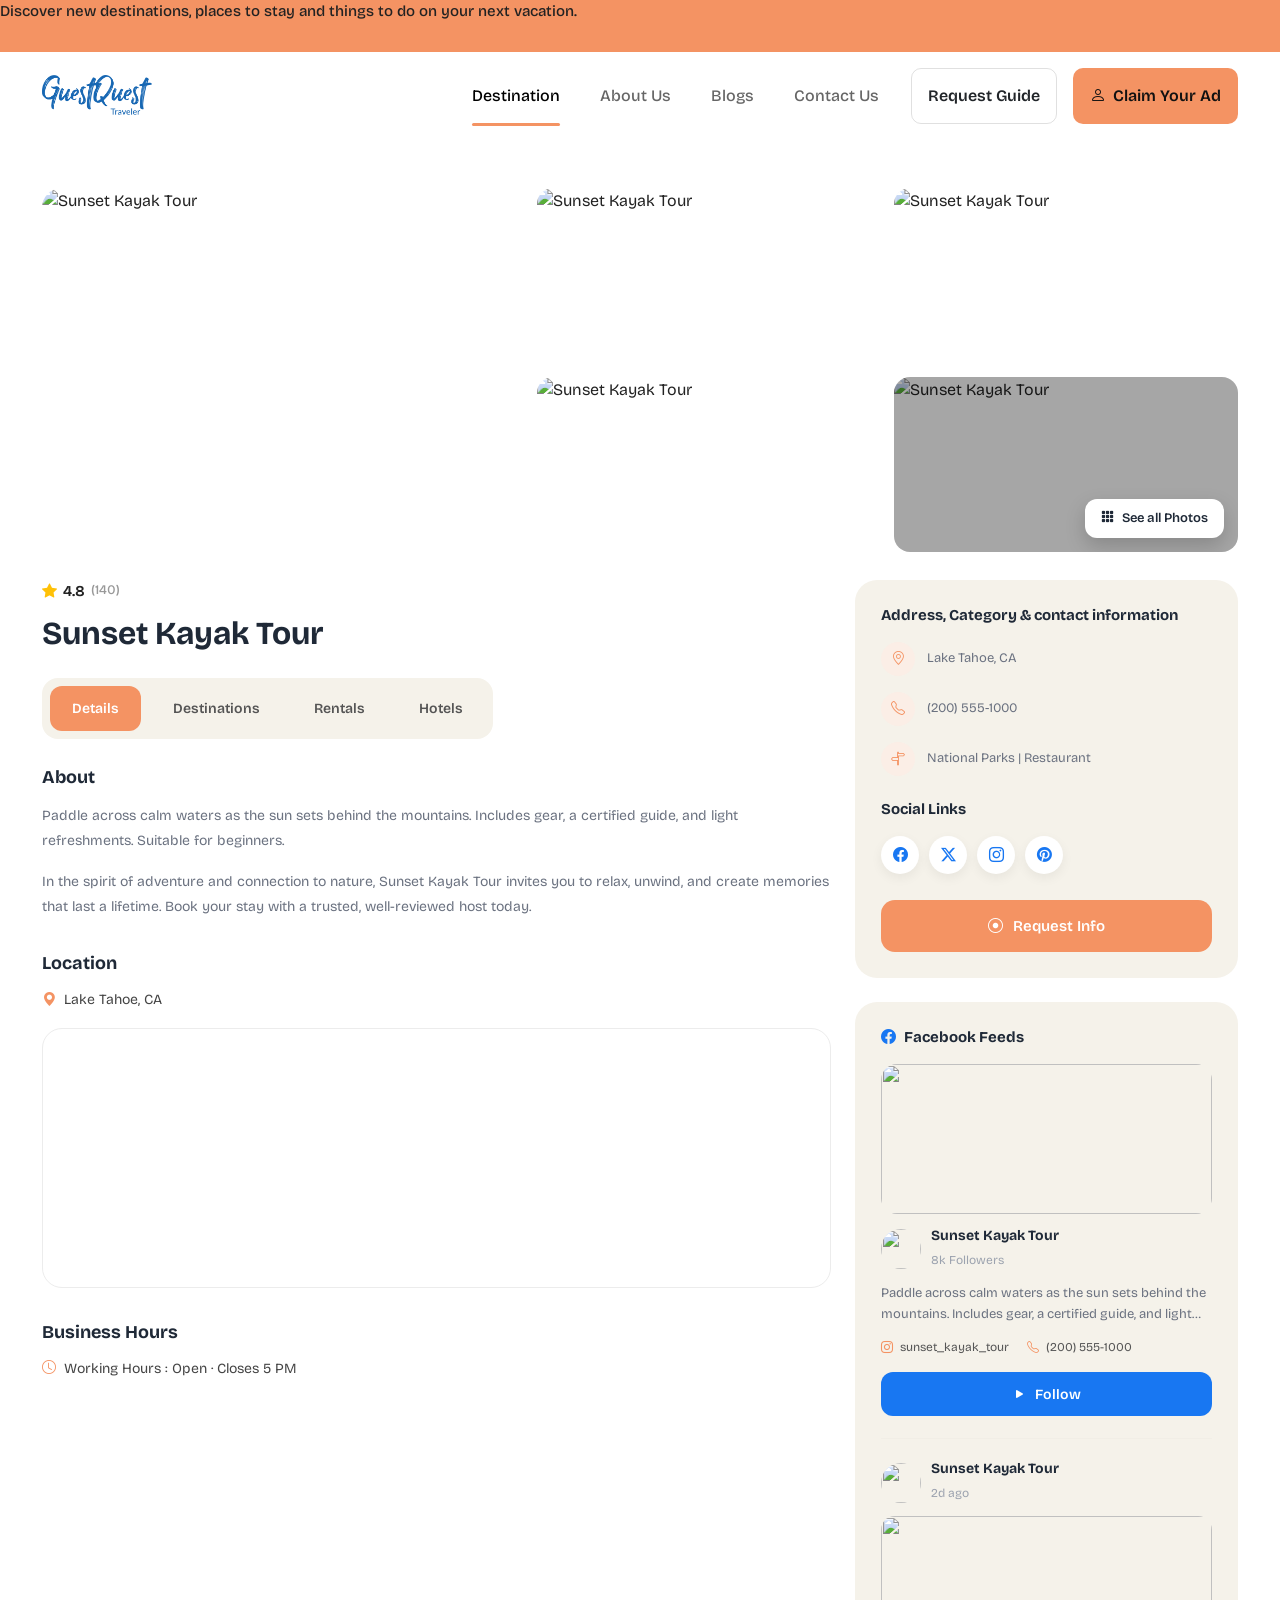
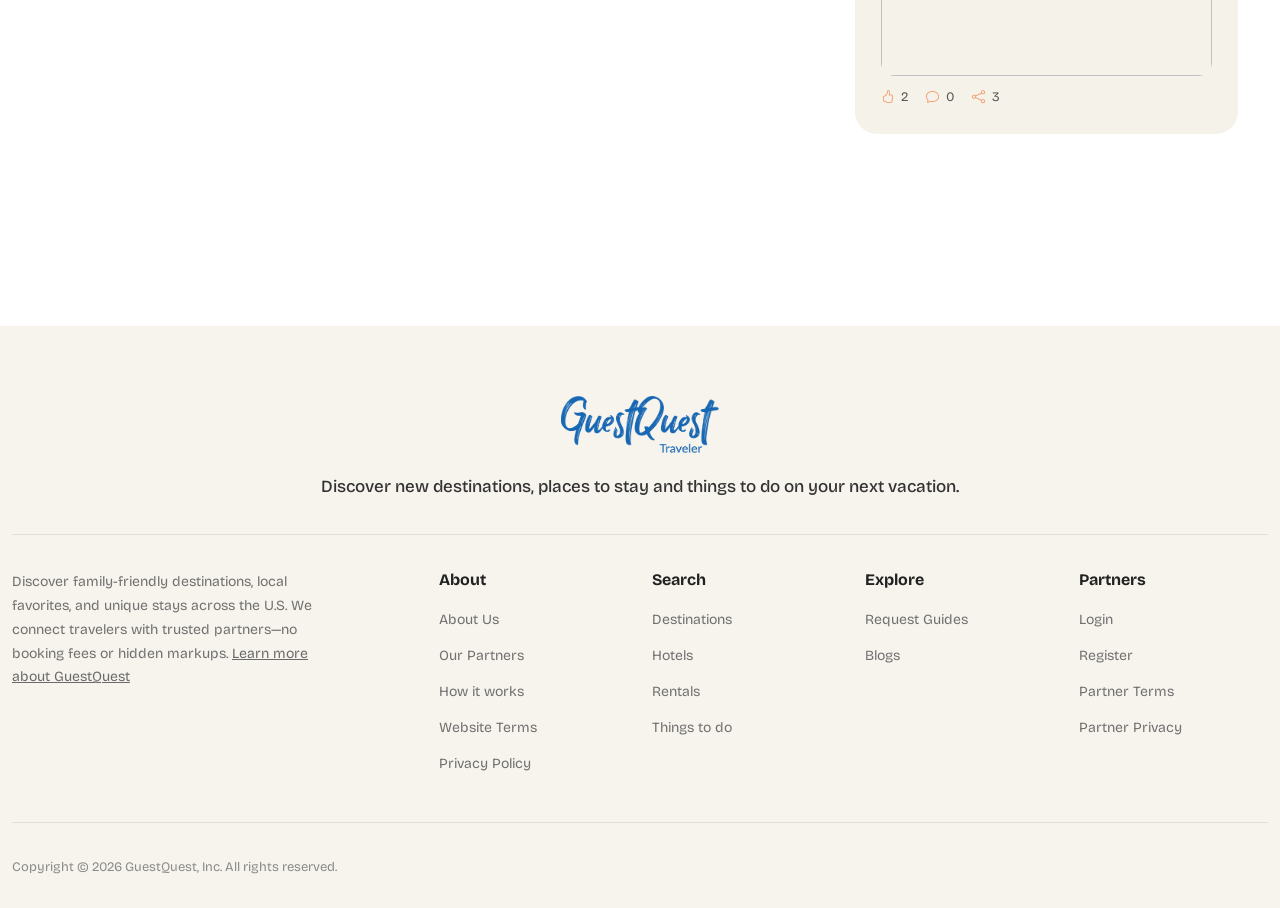
==== commit a881bca8: "fix: make header CTAs reachable on mobile via navbar collapse, use Bootstrap utility for top-bar vis" ====
--- a/pages/destination-detail.html
+++ b/pages/destination-detail.html
@@ -19,7 +19,7 @@
 
 <body>
     <!-- navbar  -->
-    <div class="top-bar">
+    <div class="top-bar d-none d-md-block">
         Discover new destinations, places to stay and things to do on your next vacation.
     </div>
     <nav class="navbar navbar-expand-lg bg-white py-3">
@@ -46,6 +46,15 @@
                         <a class="nav-link" href="#">Contact Us</a>
                     </li>
                 </ul>
+                <div class="d-flex d-lg-none gap-3 mt-3">
+                    <a href="#" class="btn btn-request">
+                        Request Guide
+                    </a>
+                    <a href="#" class="btn btn-claim">
+                        <i class="bi bi-person"></i>
+                        Claim Your Ad
+                    </a>
+                </div>
             </div>
 
 
--- a/css/style.css
+++ b/css/style.css
@@ -67,16 +67,13 @@
     content: "";
     position: absolute;
     left: 0;
+    right: 0;
     bottom: -10px;
-    width: 100%;
+    width: 85%;
     height: 3px;
     background: var(--primary);
     border-radius: 2px;
-    width: 85%;
-    margin: 0 auto !important;
-    display: flex;
-    justify-content: center;
-    position: relative;
+    margin: 0 auto;
 }
 
 .btn-request {
@@ -417,16 +414,17 @@
 }
 
 
-.search-tabs {
-
-    display: flex;
-    justify-content: space-between;
-}
-
-.search-tab {
-
+.things-search-wrapper .search-tabs {
+
+    display: flex;
+    justify-content: center;
+    width: 100%;
+}
+
+.things-search-wrapper .search-tab {
+    width: 50%;
     height: 48px;
-    padding: 0 24px;
+    padding:0 24px;
     border: 1px solid #ececec;
     background: #fff;
     font-size: 14px;
@@ -488,9 +486,9 @@
 
     position: absolute;
 
-    top: 6px;
-
-    right: 12px;
+    top: -5px;
+
+    right: -10px;
 
     background: #ff5b5b;
 
@@ -977,12 +975,6 @@
 
     }
 
-    .results-grid {
-
-        grid-template-columns: 1fr;
-
-    }
-
     .results-header {
 
         flex-direction: column;
@@ -993,5 +985,78 @@
 
     }
 
+    .things-search-wrapper {
+
+        width: 92%;
+        max-width: 92%;
+
+    }
+
+    .search-tabs {
+
+        width: 100%;
+
+    }
+
+
+}
+
+@media(max-width:576px) {
+
+    .hero-things-to-do {
+
+        height: auto;
+        padding-bottom: 30px;
+
+    }
+
+    .hero-things-to-do h1 {
+
+        font-size: 22px;
+        padding-top: 30px;
+        margin-bottom: 24px;
+
+    }
+
+    .things-search-wrapper {
+
+        width: 92%;
+        max-width: 92%;
+
+    }
+
+    .search-tabs {
+
+        width: 100%;
+        flex-wrap: wrap;
+
+    }
+
+    .search-tab {
+
+        flex: 1 1 50%;
+        font-size: 12px;
+        padding: 0 10px;
+
+    }
+
+    .search-box {
+
+        flex-direction: column;
+        align-items: stretch;
+
+    }
+
+    .filter-btn {
+
+        width: 100%;
+
+    }
+
+    .things-search-btn {
+
+        width: fit-content;
+
+    }
 
 }
--- a/css/screens.css
+++ b/css/screens.css
@@ -1,4 +1,4 @@
-/* Tablet */
+
 
 @media(max-width:992px) {
 
@@ -12,16 +12,21 @@
 
 }
 
-/* Mobile */
-
 @media(max-width:768px) {
-
-    .top-bar {
-        display: none;
-    }
 
     .navbar-brand img {
         height: 48px;
+    }
+
+    .hero-wrapper {
+        height: auto;
+        min-height: 420px;
+        border-radius: 30px;
+    }
+
+    .hero h1 {
+        font-size: 30px;
+        line-height: 34px;
     }
 
 }
@@ -71,4 +76,21 @@
         flex: 100%;
     }
 
-}+    .hero-wrapper {
+        min-height: 380px;
+        border-radius: 22px;
+        padding: 24px 0;
+    }
+
+    .hero h1 {
+        font-size: 24px;
+        line-height: 28px;
+    }
+
+    .location {
+        font-size: 14px;
+    }
+
+}
+
+
--- a/css/things-to-do.css
+++ b/css/things-to-do.css
@@ -821,4 +821,90 @@
         padding: 20px 4px 4px;
     }
 
+}
+
+/* empty state */
+
+.empty-state {
+
+    grid-column: 1 / -1;
+    text-align: center;
+    padding: 80px 20px;
+    color: #9CA3AF;
+
+}
+
+.empty-state i {
+
+    font-size: 32px;
+    color: var(--primary);
+    margin-bottom: 14px;
+    display: block;
+
+}
+
+.empty-state h5 {
+
+    font-size: 18px;
+    font-weight: 700;
+    color: #1F2937;
+    margin-bottom: 8px;
+
+}
+
+.empty-state p {
+
+    font-size: 14px;
+    color: #9CA3AF;
+
+}
+
+/* loading skeleton */
+
+.skeleton-card {
+
+    pointer-events: none;
+
+}
+
+.skeleton-block,
+.skeleton-line {
+
+    background: linear-gradient(90deg, #EFEFEF 25%, #F7F7F7 37%, #EFEFEF 63%);
+    background-size: 400% 100%;
+    animation: skeleton-shimmer 1.4s ease infinite;
+    border-radius: 8px;
+
+}
+
+.skeleton-line {
+
+    height: 12px;
+    margin-bottom: 10px;
+
+}
+
+.skeleton-line-title {
+
+    height: 16px;
+    width: 60%;
+
+}
+
+.skeleton-line-sm {
+
+    width: 40%;
+
+}
+
+@keyframes skeleton-shimmer {
+
+    0% {
+        background-position: 100% 50%;
+    }
+
+    100% {
+        background-position: 0 50%;
+    }
+
 }
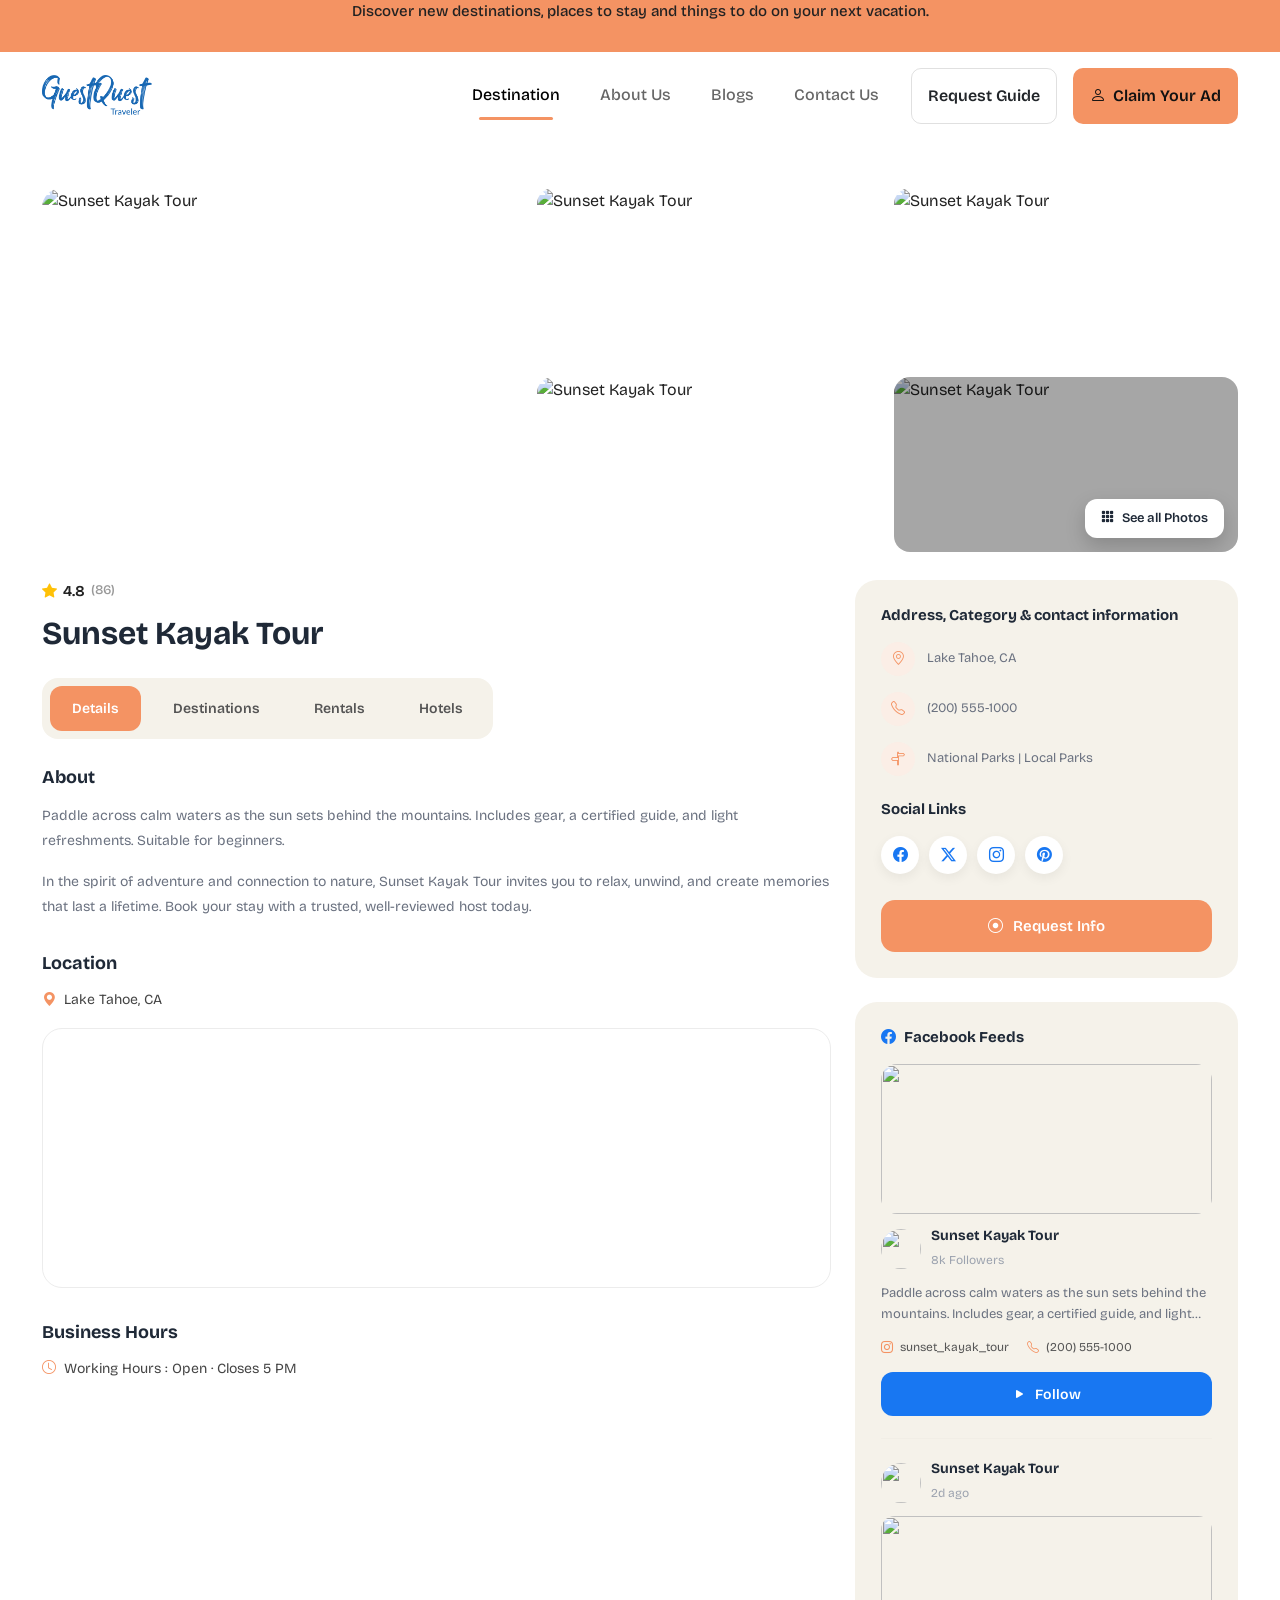
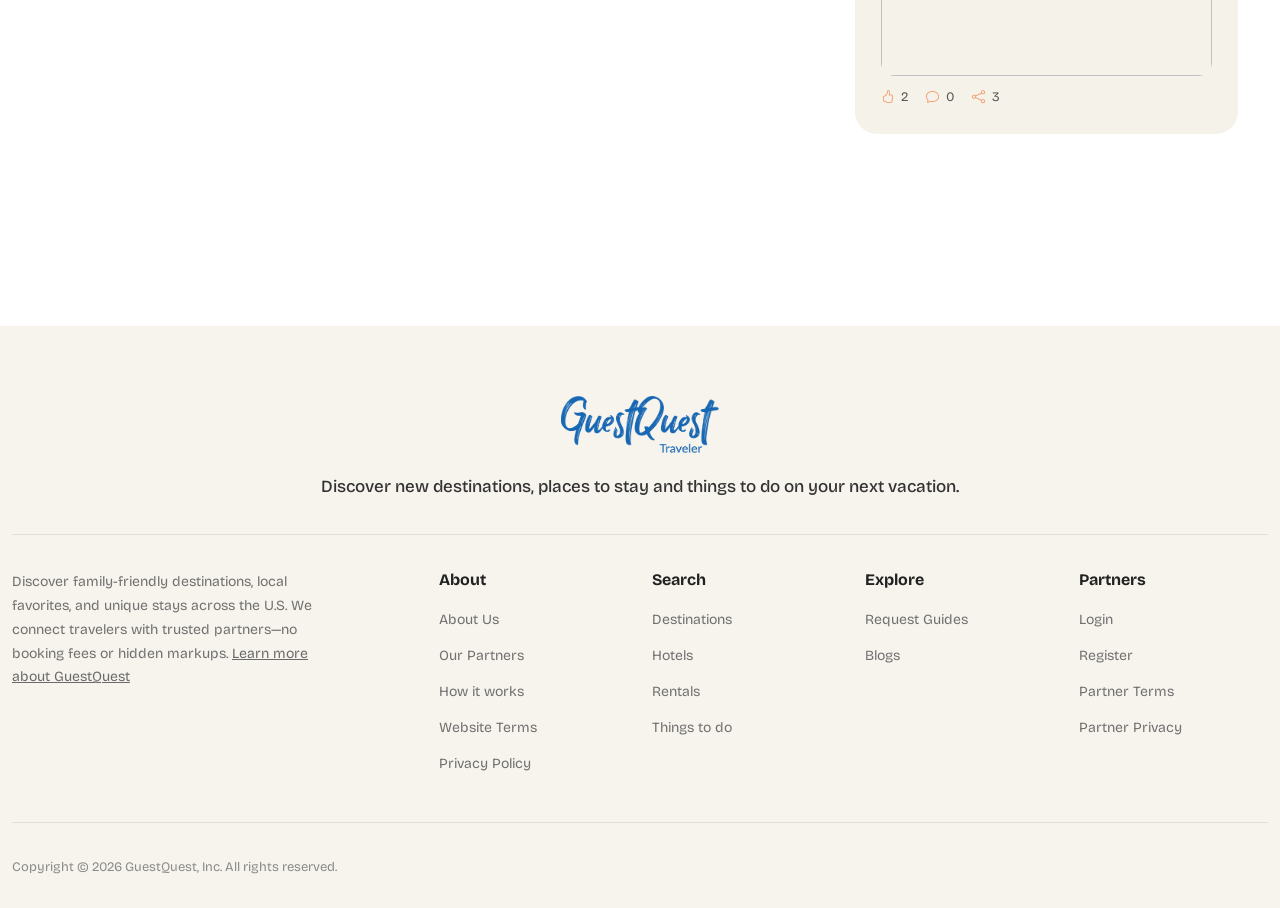
==== commit b11685aa: "feat: add photo gallery modal with Slick carousel on destination detail page" ====
--- a/pages/destination-detail.html
+++ b/pages/destination-detail.html
@@ -15,6 +15,8 @@
     <link rel="stylesheet" href="/css/things-to-do.css">
     <link rel="stylesheet" href="/css/detail.css">
     <link rel="stylesheet" href="https://unpkg.com/leaflet@1.9.4/dist/leaflet.css" />
+    <link rel="stylesheet" href="https://cdn.jsdelivr.net/npm/slick-carousel@1.8.1/slick/slick.css" />
+    <link rel="stylesheet" href="https://cdn.jsdelivr.net/npm/slick-carousel@1.8.1/slick/slick-theme.css" />
 </head>
 
 <body>
@@ -355,10 +357,39 @@
 
     </footer>
 
+    <!-- gallery modal -->
+
+    <div class="modal fade" id="galleryModal" tabindex="-1">
+        <div class="modal-dialog modal-dialog-centered modal-xl">
+            <div class="modal-content gallery-modal-content">
+
+                <button type="button" class="gallery-modal-close" data-bs-dismiss="modal">
+                    <i class="bi bi-x-lg"></i>
+                </button>
+
+                <div class="modal-body">
+
+                    <div class="gallery-modal-slider" id="galleryModalSlider"></div>
+
+                    <div class="gallery-modal-info">
+                        <h4 id="galleryModalTitle"></h4>
+                        <div class="gallery-modal-rating" id="galleryModalRating"></div>
+                        <div class="gallery-modal-location" id="galleryModalLocation"></div>
+                        <p id="galleryModalDescription"></p>
+                        <div class="gallery-modal-price" id="galleryModalPrice"></div>
+                    </div>
+
+                </div>
+
+            </div>
+        </div>
+    </div>
+
     <script src="https://code.jquery.com/jquery-3.7.1.min.js"></script>
     <script src="https://cdn.jsdelivr.net/npm/bootstrap@5.3.7/dist/js/bootstrap.bundle.min.js"></script>
     <script src="/js/main.js"></script>
     <script src="https://unpkg.com/leaflet@1.9.4/dist/leaflet.js"></script>
+    <script src="https://cdn.jsdelivr.net/npm/slick-carousel@1.8.1/slick/slick.min.js"></script>
     <script src="/js/detail.js"></script>
 
 </body>
--- a/css/style.css
+++ b/css/style.css
@@ -42,6 +42,8 @@
     align-items: center;
     font-size: 15px;
     font-weight: 500;
+    text-align: center;
+    width: 100%;
 }
 
 /* navbar */
@@ -67,13 +69,16 @@
     content: "";
     position: absolute;
     left: 0;
-    right: 0;
     bottom: -10px;
-    width: 85%;
+    width: 100%;
     height: 3px;
     background: var(--primary);
     border-radius: 2px;
-    margin: 0 auto;
+    width: 85%;
+    margin: 0 auto !important;
+    display: flex;
+    justify-content: center;
+    position: relative;
 }
 
 .btn-request {
@@ -228,6 +233,64 @@
     align-items: center;
     box-shadow: 0 15px 45px rgba(0, 0, 0, .18);
     border: 1px solid #0000001F;
+    position: relative;
+}
+
+/* Search Suggestions Dropdown */
+
+.search-suggestions {
+    display: none;
+    position: absolute;
+    top: calc(100% + 10px);
+    left: 18px;
+    right: 18px;
+    background: #fff;
+    border-radius: 16px;
+    box-shadow: 0 15px 45px rgba(0, 0, 0, .5);
+    z-index: 10;
+    border: 1px solid #ECECEC;
+    z-index: 20;
+    text-align: left;
+}
+
+.search-suggestions.show {
+    display: block;
+}
+
+.search-suggestion-item {
+    display: flex;
+    align-items: center;
+    gap: 12px;
+    padding: 12px 18px;
+    cursor: pointer;
+    transition: .2s;
+}
+
+.search-suggestion-item:hover {
+    background: #FAFAFA;
+}
+
+.search-suggestion-item i {
+    color: var(--primary);
+    font-size: 16px;
+}
+
+.search-suggestion-title {
+    font-weight: 600;
+    font-size: 14px;
+    color: #1F2937;
+}
+
+.search-suggestion-location {
+    font-size: 12px;
+    color: #6B7280;
+}
+
+.search-suggestion-empty {
+    padding: 16px 18px;
+    font-size: 13px;
+    color: #9CA3AF;
+    text-align: center;
 }
 
 /* Search Input */
@@ -417,14 +480,11 @@
 .things-search-wrapper .search-tabs {
 
     display: flex;
-    justify-content: center;
-    width: 100%;
 }
 
 .things-search-wrapper .search-tab {
     width: 50%;
     height: 48px;
-    padding:0 24px;
     border: 1px solid #ececec;
     background: #fff;
     font-size: 14px;
@@ -490,7 +550,7 @@
 
     right: -10px;
 
-    background: #ff5b5b;
+    background: var(--primary) !important;
 
     width: 18px;
 
@@ -500,7 +560,7 @@
 
     font-size: 11px;
 
-    color: #fff;
+    color: #000;
 
     display: flex;
 
--- a/css/screens.css
+++ b/css/screens.css
@@ -58,11 +58,6 @@
 
     }
 
-    .search-btn {
-        width: 100%;
-        margin: 15px 0 0
-    }
-
 }
 
 @media(max-width:576px) {
@@ -91,6 +86,23 @@
         font-size: 14px;
     }
 
+    .search-input {
+        flex-direction: column;
+        align-items: stretch;
+        height: auto;
+        padding: 14px;
+        gap: 10px;
+    }
+
+    .search-input i {
+        display: none;
+    }
+
+    .search-btn {
+        width: 100%;
+        height: 48px;
+    }
+
 }
 
 
--- a/css/detail.css
+++ b/css/detail.css
@@ -583,4 +583,167 @@
         height: 150px;
     }
 
+}
+
+/* gallery modal */
+
+.gallery-modal-content {
+    border: none;
+    border-radius: 24px;
+    overflow: hidden;
+    padding: 0;
+    position: relative;
+}
+
+.gallery-modal-close {
+    position: absolute;
+    top: 20px;
+    right: 20px;
+    z-index: 20;
+    width: 38px;
+    height: 38px;
+    border: none;
+    border-radius: 50%;
+    background: #fff;
+    color: #333;
+    display: flex;
+    align-items: center;
+    justify-content: center;
+    box-shadow: 0 6px 16px rgba(0, 0, 0, .18);
+}
+
+.gallery-modal-close:hover {
+    background: var(--primary);
+    color: #fff;
+}
+
+.gallery-modal-content .modal-body {
+    display: grid;
+    grid-template-columns: 1.6fr 1fr;
+    padding: 0;
+}
+
+.gallery-modal-slider {
+    background: #000;
+}
+
+.gallery-slide img {
+    width: 100%;
+    height: 520px;
+    object-fit: cover;
+    display: block;
+}
+
+.gallery-modal-info {
+    padding: 32px;
+    display: flex;
+    flex-direction: column;
+}
+
+.gallery-modal-info h4 {
+    font-size: 24px;
+    font-weight: 700;
+    color: #1F2937;
+    margin-bottom: 12px;
+}
+
+.gallery-modal-rating {
+    display: flex;
+    align-items: center;
+    gap: 6px;
+    font-size: 14px;
+    font-weight: 600;
+    color: #222;
+    margin-bottom: 10px;
+}
+
+.gallery-modal-rating i {
+    color: #FFC107;
+}
+
+.gallery-modal-location {
+    display: flex;
+    align-items: center;
+    gap: 6px;
+    color: #6B7280;
+    font-size: 14px;
+    margin-bottom: 18px;
+}
+
+.gallery-modal-location i {
+    color: var(--primary);
+}
+
+.gallery-modal-info p {
+    font-size: 14px;
+    color: #6B7280;
+    line-height: 1.7;
+    margin-bottom: 24px;
+}
+
+.gallery-modal-price {
+    margin-top: auto;
+    display: flex;
+    flex-direction: column;
+    line-height: 1.2;
+}
+
+.gallery-modal-price small {
+    color: #9CA3AF;
+    font-size: 12px;
+}
+
+.gallery-modal-price span {
+    font-size: 22px;
+    font-weight: 700;
+    color: var(--primary);
+}
+
+.gallery-modal-slider .slick-prev,
+.gallery-modal-slider .slick-next {
+    z-index: 10;
+    width: 40px;
+    height: 40px;
+}
+
+.gallery-modal-slider .slick-prev {
+    left: 16px;
+}
+
+.gallery-modal-slider .slick-next {
+    right: 16px;
+}
+
+.gallery-modal-slider .slick-prev:before,
+.gallery-modal-slider .slick-next:before {
+    font-size: 28px;
+}
+
+.gallery-modal-slider .slick-dots {
+    bottom: 16px;
+}
+
+.gallery-modal-slider .slick-dots li button:before {
+    color: #fff;
+    opacity: .6;
+}
+
+.gallery-modal-slider .slick-dots li.slick-active button:before {
+    opacity: 1;
+}
+
+@media(max-width:768px) {
+
+    .gallery-modal-content .modal-body {
+        grid-template-columns: 1fr;
+    }
+
+    .gallery-slide img {
+        height: 320px;
+    }
+
+    .gallery-modal-info {
+        padding: 20px;
+    }
+
 }
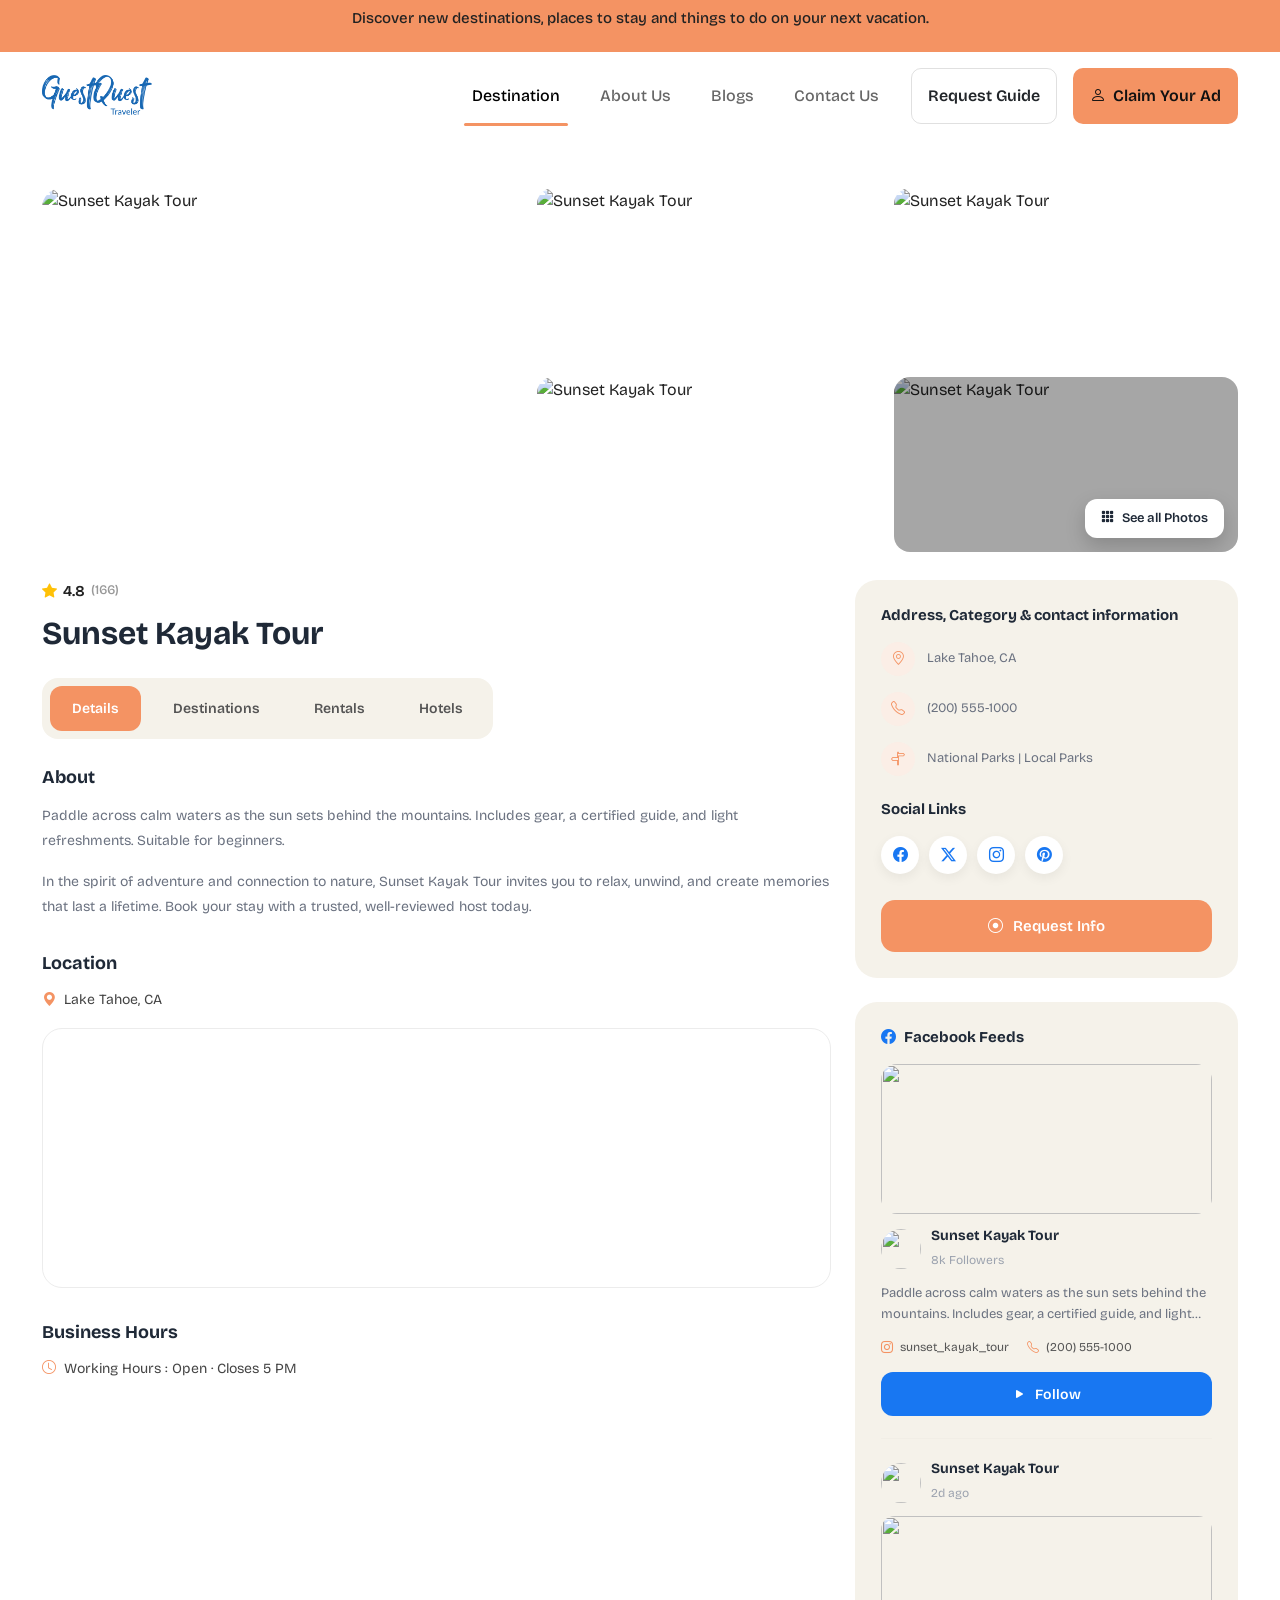
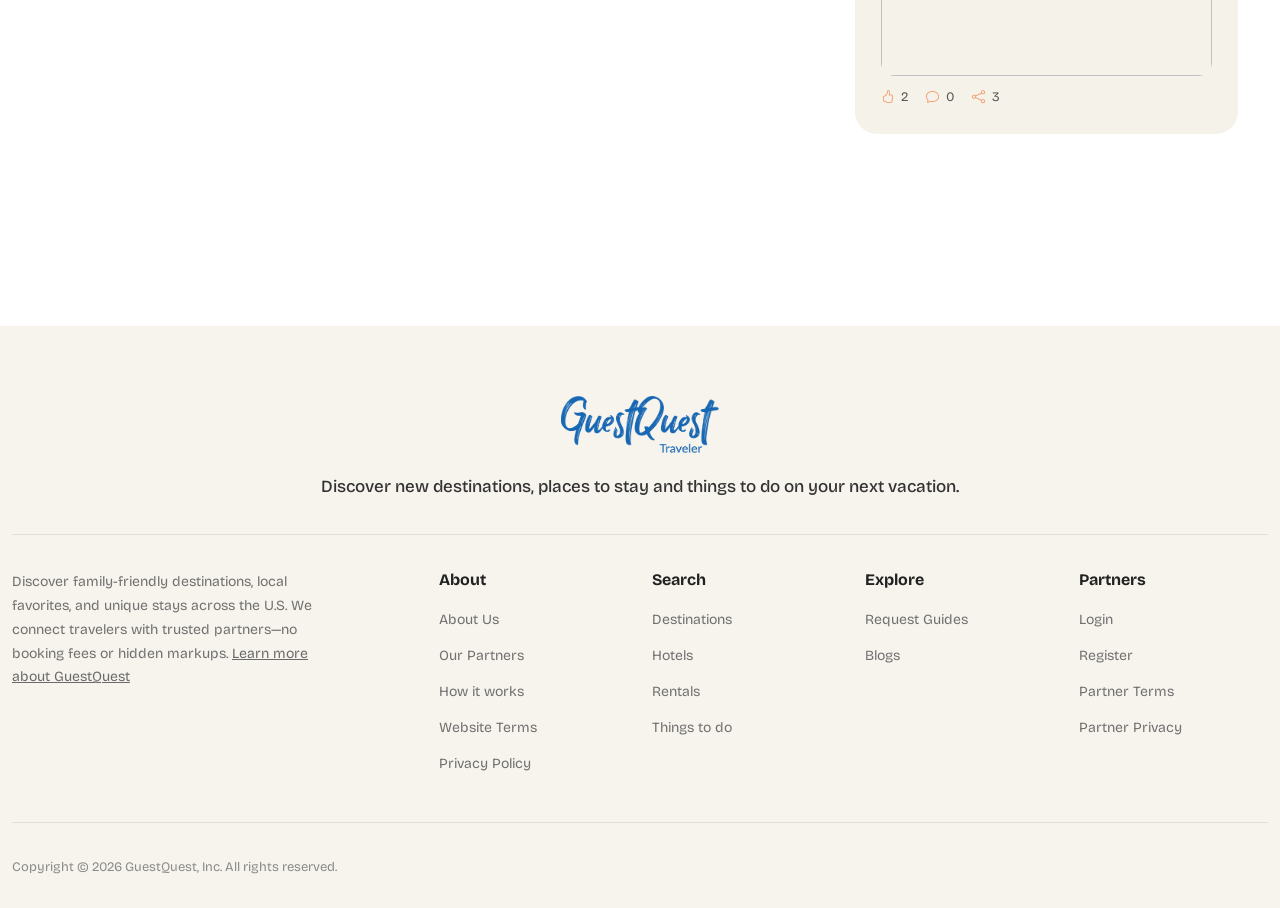
==== commit 84c2e326: "updated finalize all functionitles nad all folders" ====
--- a/pages/destination-detail.html
+++ b/pages/destination-detail.html
@@ -211,7 +211,7 @@
                             <a href="#"><i class="bi bi-pinterest"></i></a>
                         </div>
 
-                        <button class="request-info-btn">
+                        <button class="request-info-btn" type="button">
                             <i class="bi bi-record-circle"></i>
                             Request Info
                         </button>
@@ -371,14 +371,65 @@
 
                     <div class="gallery-modal-slider" id="galleryModalSlider"></div>
 
-                    <div class="gallery-modal-info">
-                        <h4 id="galleryModalTitle"></h4>
-                        <div class="gallery-modal-rating" id="galleryModalRating"></div>
-                        <div class="gallery-modal-location" id="galleryModalLocation"></div>
-                        <p id="galleryModalDescription"></p>
-                        <div class="gallery-modal-price" id="galleryModalPrice"></div>
-                    </div>
-
+                </div>
+
+            </div>
+        </div>
+    </div>
+
+    <!-- request info modal -->
+
+    <div class="modal fade" id="requestInfoModal" tabindex="-1" aria-labelledby="requestInfoModalLabel" aria-hidden="true">
+        <div class="modal-dialog modal-dialog-centered modal-lg">
+            <div class="modal-content request-info-modal">
+
+                <button type="button" class="request-info-close" data-bs-dismiss="modal" aria-label="Close">
+                    <i class="bi bi-x-lg"></i>
+                </button>
+
+                <div class="modal-body request-info-modal-body">
+                    <div class="request-info-copy">
+                        <span class="request-info-eyebrow">Request Info</span>
+                        <h4 id="requestInfoModalLabel">Tell us where to send the details</h4>
+                        <p>Share your contact info and we’ll follow up with the latest availability and next steps.</p>
+                    </div>
+
+                    <form class="request-info-form" id="requestInfoForm" novalidate>
+                        <div class="row g-3">
+                            <div class="col-12">
+                                <label for="requestName" class="form-label">Full name</label>
+                                <input type="text" class="form-control" id="requestName" name="name" placeholder="Enter your name" required>
+                                <div class="invalid-feedback">Please enter your full name.</div>
+                            </div>
+                            <div class="col-md-6">
+                                <label for="requestEmail" class="form-label">Email</label>
+                                <input type="email" class="form-control" id="requestEmail" name="email" placeholder="you@example.com" required>
+                                <div class="invalid-feedback">Please enter a valid email address.</div>
+                            </div>
+                            <div class="col-md-6">
+                                <label for="requestPhone" class="form-label">Phone</label>
+                                <input type="tel" class="form-control" id="requestPhone" name="phone" placeholder="(555) 555-5555" required>
+                                <div class="invalid-feedback">Please enter a valid phone number.</div>
+                            </div>
+                        </div>
+
+                        <div class="request-info-actions">
+                            <button type="button" class="btn btn-outline-secondary" data-bs-dismiss="modal">Cancel</button>
+                            <button type="submit" class="btn request-info-submit" id="requestInfoSubmit">
+                                <span class="submit-label">Send request</span>
+                                <span class="submit-loading d-none">
+                                    <span class="spinner-border spinner-border-sm" aria-hidden="true"></span>
+                                    Sending...
+                                </span>
+                            </button>
+                        </div>
+                    </form>
+
+                    <div class="request-info-success d-none" id="requestInfoSuccess" role="status" aria-live="polite">
+                        <i class="bi bi-check-circle-fill"></i>
+                        <h5>Request sent</h5>
+                        <p>Thanks. We’ll follow up shortly with more information.</p>
+                    </div>
                 </div>
 
             </div>
--- a/css/style.css
+++ b/css/style.css
@@ -35,7 +35,7 @@
 
 /* top-annoucment-bar */
 .top-bar {
-    height: 52px;
+    min-height: 52px;
     background: #F49363;
     display: flex;
     justify-content: center;
@@ -44,6 +44,8 @@
     font-weight: 500;
     text-align: center;
     width: 100%;
+    padding: 8px 16px;
+    line-height: 1.35;
 }
 
 /* navbar */
@@ -74,11 +76,24 @@
     height: 3px;
     background: var(--primary);
     border-radius: 2px;
-    width: 85%;
-    margin: 0 auto !important;
-    display: flex;
-    justify-content: center;
-    position: relative;
+}
+
+.navbar-toggler {
+    width: 48px;
+    height: 48px;
+    padding: 0;
+    border-radius: 14px;
+    border: 1px solid #ECECEC;
+    box-shadow: 0 8px 20px rgba(0, 0, 0, .05);
+}
+
+.navbar-toggler:focus {
+    box-shadow: 0 0 0 .2rem rgba(244, 147, 99, .16);
+}
+
+.navbar-toggler-icon {
+    width: 1.4em;
+    height: 1.4em;
 }
 
 .btn-request {
@@ -122,7 +137,6 @@
 .hero-wrapper {
     height: 496px;
     border-radius: 50px;
-    overflow: hidden;
     position: relative;
     background: url("../assets/img/bg_hero.png") center center/cover;
 
@@ -133,6 +147,9 @@
     width: 100%;
     height: 100%;
     background: rgba(0, 0, 0, .60);
+    top:0;
+    right:0;
+    z-index: 1;
 }
 
 .hero-content {
--- a/css/screens.css
+++ b/css/screens.css
@@ -2,8 +2,52 @@
 
 @media(max-width:992px) {
 
+    .navbar {
+        padding: 14px 0;
+    }
+
     .navbar-collapse {
-        padding-top: 30px;
+        margin-top: 16px;
+        padding: 18px 16px 20px;
+        background: #fff;
+        border: 1px solid #ECECEC;
+        border-radius: 22px;
+        box-shadow: 0 20px 45px rgba(0, 0, 0, .08);
+        align-items: flex-start;
+    }
+
+    .navbar-nav {
+        width: 100%;
+        gap: 0 !important;
+    }
+
+    .navbar-nav .nav-item {
+        width: 100%;
+    }
+
+    .navbar-nav .nav-link {
+        display: block;
+        width: 100%;
+        padding: 12px 0;
+        border-bottom: 1px solid #F1F1F1;
+    }
+
+    .navbar-nav .nav-link.active::after {
+        bottom: -1px;
+        width: 100%;
+    }
+
+    .navbar-collapse .d-lg-none.gap-3.mt-3 {
+        width: 100%;
+        display: flex !important;
+        flex-direction: column;
+        gap: 10px !important;
+        margin-top: 16px !important;
+    }
+
+    .navbar-collapse .btn-request,
+    .navbar-collapse .btn-claim {
+        width: 100%;
     }
 
     .location {
@@ -16,12 +60,21 @@
 
     .navbar-brand img {
         height: 48px;
+    }
+
+    .hero-content {
+        position: relative;
+        top: auto;
+        left: auto;
+        transform: none;
+        padding: 0 16px;
     }
 
     .hero-wrapper {
         height: auto;
         min-height: 420px;
         border-radius: 30px;
+        padding: 20px 0 28px;
     }
 
     .hero h1 {
@@ -29,12 +82,28 @@
         line-height: 34px;
     }
 
+    .hero-search {
+        width: 100%;
+        margin-top: 28px;
+    }
+
+    .hero-bottom-text {
+        font-size: 15px;
+        margin-top: 20px;
+        padding: 0 16px;
+    }
+
 }
 
 @media (max-width:991px) {
 
     .hero-search {
         width: 80%;
+    }
+
+    .things-search-wrapper {
+        width: 96%;
+        max-width: 96%;
     }
 
     .search-tabs {
@@ -55,12 +124,28 @@
 
     .search-input {
         width: 100%;
+        min-width: 0;
 
     }
 
 }
 
 @media(max-width:576px) {
+
+    .top-bar {
+        font-size: 13px;
+        min-height: 0;
+        padding: 10px 12px;
+    }
+
+    .navbar-collapse {
+        padding: 16px 14px 18px;
+        border-radius: 18px;
+    }
+
+    .navbar-nav .nav-link {
+        padding: 12px 2px;
+    }
 
     .search-tabs {
         flex-direction: column;
@@ -77,6 +162,10 @@
         padding: 24px 0;
     }
 
+    .hero-content {
+        padding: 0 14px;
+    }
+
     .hero h1 {
         font-size: 24px;
         line-height: 28px;
@@ -94,6 +183,25 @@
         gap: 10px;
     }
 
+    .search-card {
+        padding: 14px;
+    }
+
+    .search-box {
+        flex-wrap: wrap;
+        gap: 10px;
+    }
+
+    .filter-btn,
+    .things-search-btn,
+    .search-input {
+        width: 100%;
+    }
+
+    .filter-btn {
+        height: 48px;
+    }
+
     .search-input i {
         display: none;
     }
@@ -103,6 +211,11 @@
         height: 48px;
     }
 
-}
-
-
+    .hero-bottom-text {
+        font-size: 14px;
+        margin-top: 16px;
+    }
+
+}
+
+
--- a/css/things-to-do.css
+++ b/css/things-to-do.css
@@ -275,6 +275,26 @@
 
 @media(max-width:576px) {
 
+    .results-section {
+        padding-top: 34px;
+        padding-bottom: 52px;
+    }
+
+    .results-header {
+        gap: 14px;
+        margin-bottom: 22px;
+    }
+
+    .results-count h5 {
+        font-size: 18px;
+        line-height: 1.25;
+    }
+
+    .view-btn {
+        width: 40px;
+        height: 40px;
+    }
+
     .destination-card {
         flex-direction: column;
         padding: 14px;
@@ -302,6 +322,16 @@
     .card-tags span {
         font-size: 11px;
         padding: 5px 10px;
+    }
+
+    .pagination-wrapper {
+        margin-top: 28px;
+        gap: 6px;
+    }
+
+    .map-wrapper {
+        height: 360px;
+        border-radius: 18px;
     }
 
 }
--- a/css/detail.css
+++ b/css/detail.css
@@ -11,12 +11,14 @@
     grid-row: 1 / 3;
     border-radius: 20px;
     overflow: hidden;
+    cursor: pointer;
 }
 
 .gallery-page-sub {
     border-radius: 16px;
     overflow: hidden;
     position: relative;
+    cursor: pointer;
 }
 
 .detail-page-gallery img {
@@ -618,13 +620,15 @@
 }
 
 .gallery-modal-content .modal-body {
-    display: grid;
-    grid-template-columns: 1.6fr 1fr;
+    display: flex;
+    flex-wrap: wrap;
     padding: 0;
 }
 
 .gallery-modal-slider {
     background: #000;
+    flex: 0 0 62%;
+    max-width: 62%;
 }
 
 .gallery-slide img {
@@ -635,6 +639,8 @@
 }
 
 .gallery-modal-info {
+    flex: 1;
+    min-width: 300px;
     padding: 32px;
     display: flex;
     flex-direction: column;
@@ -732,10 +738,167 @@
     opacity: 1;
 }
 
+/* request info modal */
+
+.request-info-modal {
+    border: none;
+    border-radius: 24px;
+    overflow: hidden;
+    background: #F5F2EA;
+    box-shadow: 0 24px 70px rgba(0, 0, 0, .18);
+}
+
+.request-info-modal-body {
+    position: relative;
+    padding: 34px;
+}
+
+.request-info-close {
+    position: absolute;
+    top: 18px;
+    right: 18px;
+    width: 38px;
+    height: 38px;
+    border: none;
+    border-radius: 50%;
+    background: #fff;
+    color: #333;
+    display: flex;
+    align-items: center;
+    justify-content: center;
+    box-shadow: 0 6px 16px rgba(0, 0, 0, .14);
+    z-index: 2;
+}
+
+.request-info-close:hover {
+    background: var(--primary);
+    color: #fff;
+}
+
+.request-info-copy {
+    max-width: 540px;
+    margin-bottom: 24px;
+    padding-right: 56px;
+}
+
+.request-info-eyebrow {
+    display: inline-flex;
+    align-items: center;
+    gap: 6px;
+    background: #fff;
+    color: var(--primary);
+    border: 1px solid rgba(244, 147, 99, .25);
+    border-radius: 999px;
+    padding: 6px 12px;
+    font-size: 12px;
+    font-weight: 700;
+    margin-bottom: 14px;
+}
+
+.request-info-copy h4 {
+    font-size: 26px;
+    font-weight: 700;
+    color: #1F2937;
+    margin-bottom: 10px;
+}
+
+.request-info-copy p {
+    font-size: 14px;
+    color: #6B7280;
+    line-height: 1.7;
+    margin-bottom: 0;
+}
+
+.request-info-form {
+    background: #fff;
+    border: 1px solid #ECECEC;
+    border-radius: 20px;
+    padding: 22px;
+}
+
+.request-info-form .form-label {
+    font-size: 13px;
+    font-weight: 600;
+    color: #374151;
+    margin-bottom: 8px;
+}
+
+.request-info-form .form-control {
+    min-height: 50px;
+    border-radius: 14px;
+    border-color: #E5E7EB;
+    padding: 12px 14px;
+    font-size: 14px;
+    box-shadow: none;
+}
+
+.request-info-form .form-control:focus {
+    border-color: var(--primary);
+    box-shadow: 0 0 0 3px rgba(244, 147, 99, .15);
+}
+
+.request-info-form .invalid-feedback {
+    font-size: 12px;
+}
+
+.request-info-actions {
+    display: flex;
+    gap: 12px;
+    justify-content: flex-end;
+    margin-top: 20px;
+}
+
+.request-info-actions .btn {
+    min-width: 138px;
+    height: 48px;
+    border-radius: 12px;
+    font-weight: 600;
+}
+
+.request-info-submit {
+    background: var(--primary);
+    color: #111;
+    border: none;
+}
+
+.request-info-submit:hover {
+    background: #ea8553;
+    color: #111;
+}
+
+.request-info-success {
+    text-align: center;
+    background: #fff;
+    border: 1px solid #ECECEC;
+    border-radius: 20px;
+    padding: 36px 22px;
+}
+
+.request-info-success i {
+    font-size: 42px;
+    color: #16a34a;
+    display: block;
+    margin-bottom: 14px;
+}
+
+.request-info-success h5 {
+    font-size: 22px;
+    font-weight: 700;
+    color: #1F2937;
+    margin-bottom: 8px;
+}
+
+.request-info-success p {
+    font-size: 14px;
+    color: #6B7280;
+    margin-bottom: 0;
+}
+
 @media(max-width:768px) {
 
-    .gallery-modal-content .modal-body {
-        grid-template-columns: 1fr;
+    .gallery-modal-slider {
+        flex: 0 0 100%;
+        max-width: 100%;
     }
 
     .gallery-slide img {
@@ -743,7 +906,32 @@
     }
 
     .gallery-modal-info {
+        min-width: 100%;
         padding: 20px;
     }
 
+    .request-info-modal-body {
+        padding: 24px;
+    }
+
+    .request-info-copy {
+        padding-right: 40px;
+    }
+
+    .request-info-copy h4 {
+        font-size: 22px;
+    }
+
+    .request-info-form {
+        padding: 18px;
+    }
+
+    .request-info-actions {
+        flex-direction: column;
+    }
+
+    .request-info-actions .btn {
+        width: 100%;
+    }
+
 }
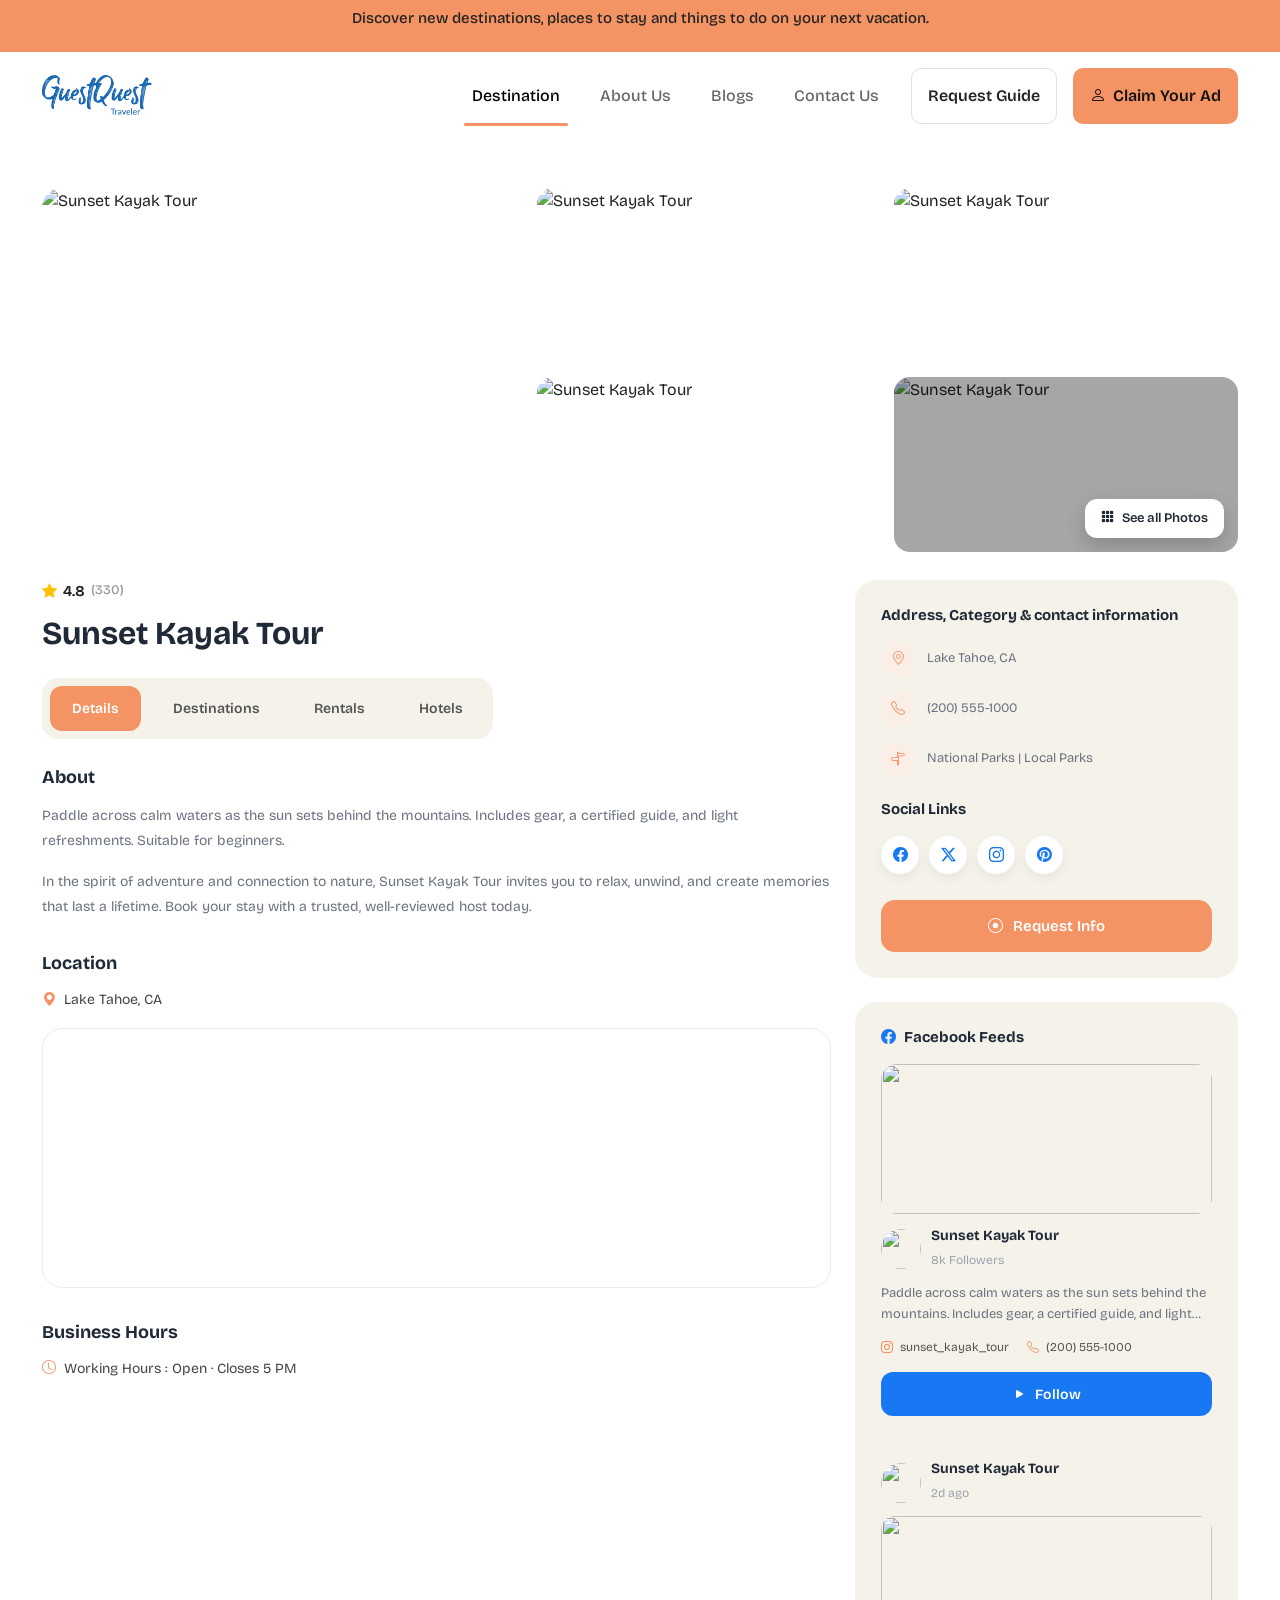
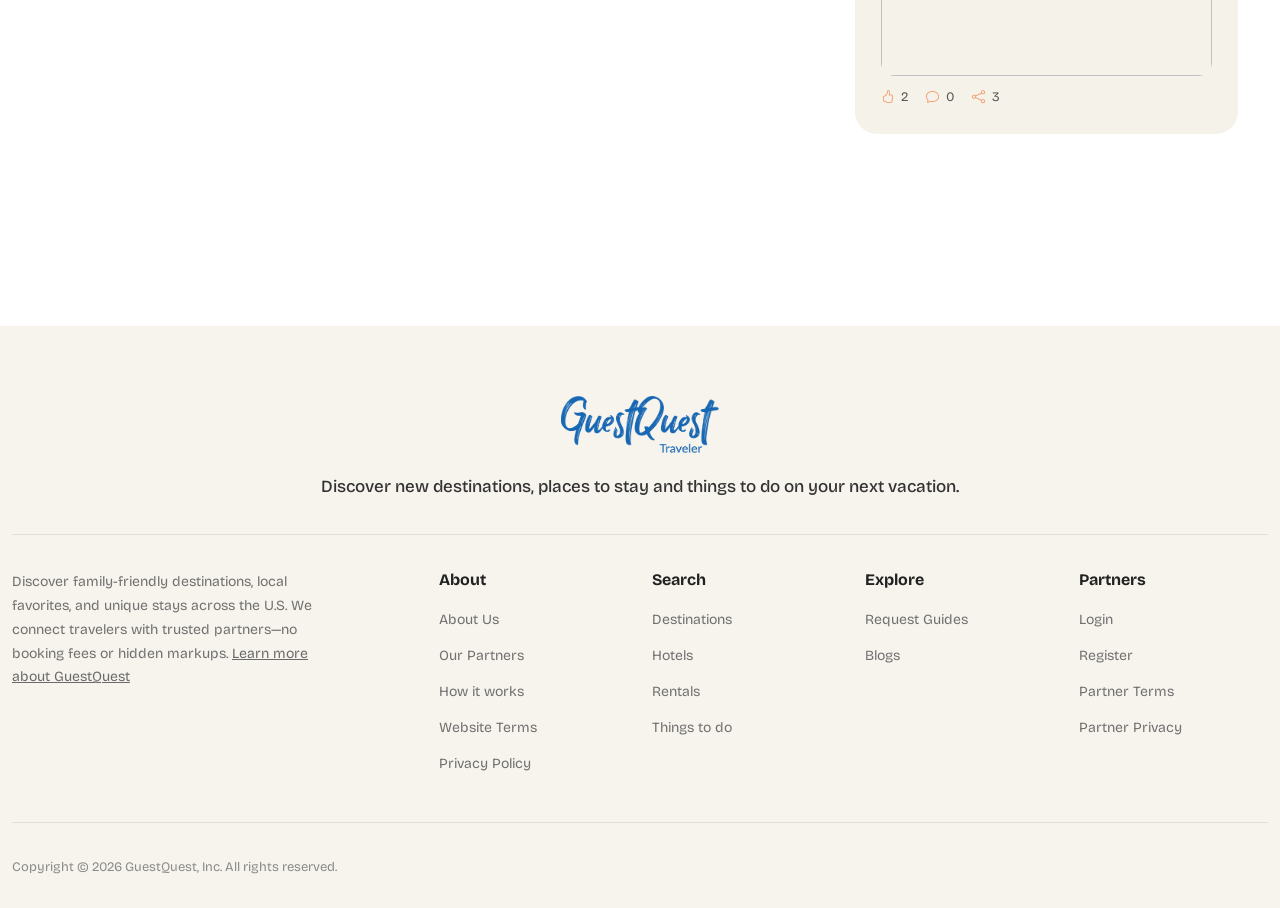
==== commit 364ebc40: "updated code" ====
--- a/pages/destination-detail.html
+++ b/pages/destination-detail.html
@@ -359,7 +359,7 @@
 
     <!-- gallery modal -->
 
-    <div class="modal fade" id="galleryModal" tabindex="-1">
+    <div class="modal" id="galleryModal" tabindex="-1">
         <div class="modal-dialog modal-dialog-centered modal-xl">
             <div class="modal-content gallery-modal-content">
 
--- a/css/style.css
+++ b/css/style.css
@@ -150,6 +150,8 @@
     top:0;
     right:0;
     z-index: 1;
+        border-radius: 20px;
+
 }
 
 .hero-content {
@@ -285,6 +287,7 @@
 
 .search-suggestion-item:hover {
     background: #FAFAFA;
+    border-radius: 18px;
 }
 
 .search-suggestion-item i {
@@ -1052,16 +1055,6 @@
 
     }
 
-    .results-header {
-
-        flex-direction: column;
-
-        gap: 20px;
-
-        align-items: flex-start;
-
-    }
-
     .things-search-wrapper {
 
         width: 92%;
@@ -1136,4 +1129,51 @@
 
     }
 
+    .filter-header {
+
+        padding: 20px 20px 14px;
+
+    }
+
+    .filter-header h4 {
+
+        font-size: 20px;
+
+    }
+
+    .filter-body {
+
+        padding: 18px;
+        max-height: 60vh;
+
+    }
+
+    .chips {
+
+        gap: 8px;
+
+    }
+
+    .chip {
+
+        padding: 8px 14px;
+        font-size: 13px;
+
+    }
+
+    .filter-footer {
+
+        padding: 16px 20px;
+        gap: 10px;
+
+    }
+
+    .btn-cancel,
+    .btn-apply {
+
+        width: auto;
+        flex: 1;
+
+    }
+
 }
--- a/css/screens.css
+++ b/css/screens.css
@@ -98,17 +98,18 @@
 @media (max-width:991px) {
 
     .hero-search {
-        width: 80%;
+        width: 90%;
     }
 
     .things-search-wrapper {
-        width: 96%;
-        max-width: 96%;
+        width: 98%;
+        max-width: 98%;
     }
 
     .search-tabs {
         width: 100%;
-        flex-wrap: wrap;
+        display:grid;
+        grid-template-columns: 1fr 1fr;
     }
 
     .tab-btn {
--- a/css/detail.css
+++ b/css/detail.css
@@ -627,82 +627,16 @@
 
 .gallery-modal-slider {
     background: #000;
-    flex: 0 0 62%;
-    max-width: 62%;
+    flex: 0 0 100%;
+    max-width: 100%;
+    width: 100%;
 }
 
 .gallery-slide img {
     width: 100%;
-    height: 520px;
+    height: 620px;
     object-fit: cover;
     display: block;
-}
-
-.gallery-modal-info {
-    flex: 1;
-    min-width: 300px;
-    padding: 32px;
-    display: flex;
-    flex-direction: column;
-}
-
-.gallery-modal-info h4 {
-    font-size: 24px;
-    font-weight: 700;
-    color: #1F2937;
-    margin-bottom: 12px;
-}
-
-.gallery-modal-rating {
-    display: flex;
-    align-items: center;
-    gap: 6px;
-    font-size: 14px;
-    font-weight: 600;
-    color: #222;
-    margin-bottom: 10px;
-}
-
-.gallery-modal-rating i {
-    color: #FFC107;
-}
-
-.gallery-modal-location {
-    display: flex;
-    align-items: center;
-    gap: 6px;
-    color: #6B7280;
-    font-size: 14px;
-    margin-bottom: 18px;
-}
-
-.gallery-modal-location i {
-    color: var(--primary);
-}
-
-.gallery-modal-info p {
-    font-size: 14px;
-    color: #6B7280;
-    line-height: 1.7;
-    margin-bottom: 24px;
-}
-
-.gallery-modal-price {
-    margin-top: auto;
-    display: flex;
-    flex-direction: column;
-    line-height: 1.2;
-}
-
-.gallery-modal-price small {
-    color: #9CA3AF;
-    font-size: 12px;
-}
-
-.gallery-modal-price span {
-    font-size: 22px;
-    font-weight: 700;
-    color: var(--primary);
 }
 
 .gallery-modal-slider .slick-prev,
@@ -905,11 +839,6 @@
         height: 320px;
     }
 
-    .gallery-modal-info {
-        min-width: 100%;
-        padding: 20px;
-    }
-
     .request-info-modal-body {
         padding: 24px;
     }
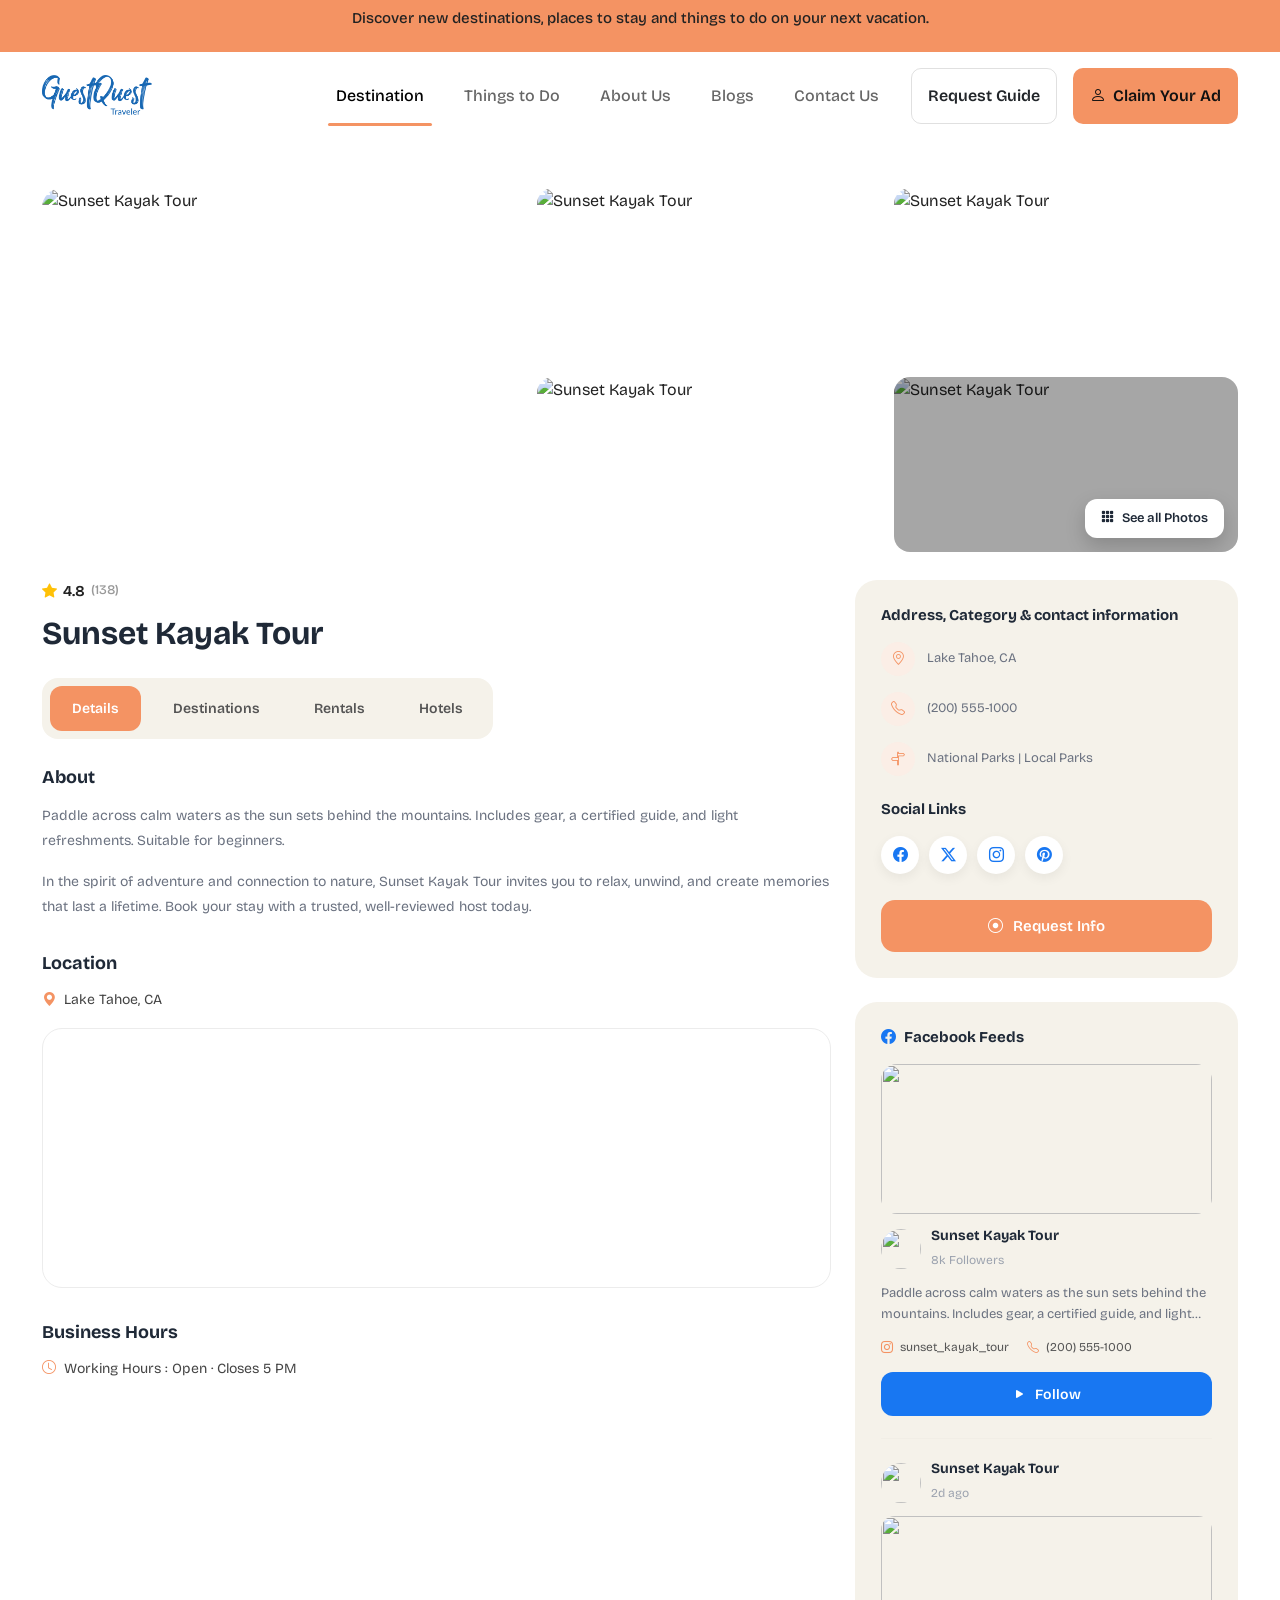
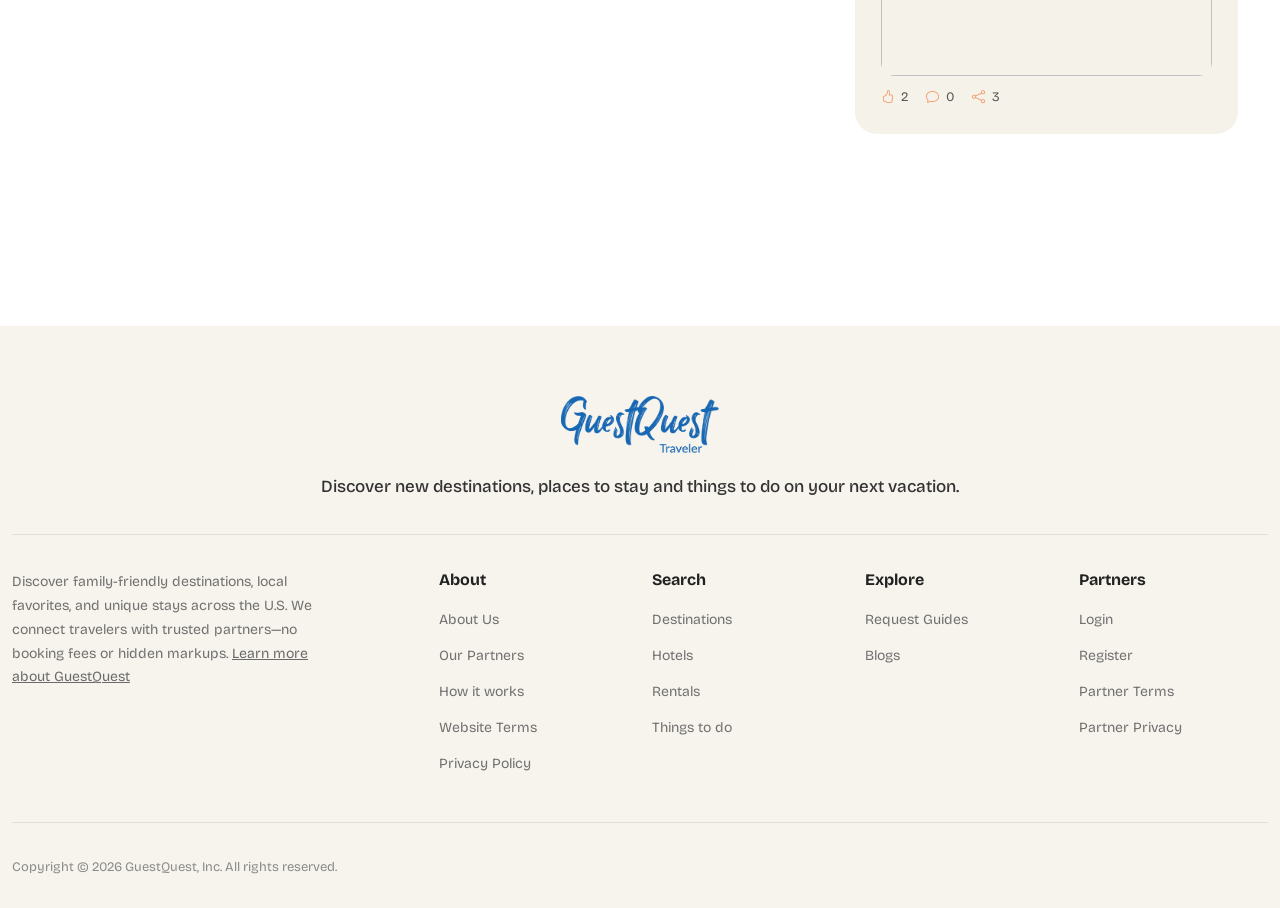
==== commit 62e99275: "updated links in header footer" ====
--- a/pages/destination-detail.html
+++ b/pages/destination-detail.html
@@ -36,7 +36,10 @@
             <div class="collapse navbar-collapse justify-content-end px-4 navbar-nav-scroll" id="nav">
                 <ul class="navbar-nav gap-lg-4">
                     <li class="nav-item">
-                        <a class="nav-link active" href="/pages/things-to-do.html">Destination</a>
+                        <a class="nav-link active" href="/index.html">Destination</a>
+                    </li>
+                    <li class="nav-item">
+                        <a class="nav-link" href="/pages/things-to-do.html">Things to Do</a>
                     </li>
                     <li class="nav-item">
                         <a class="nav-link" href="#">About Us</a>
@@ -321,10 +324,10 @@
                     <h6>Search</h6>
                     <ul>
 
-                        <li><a href="#">Destinations</a></li>
+                        <li><a href="/index.html">Destinations</a></li>
                         <li><a href="#">Hotels</a></li>
                         <li><a href="#">Rentals</a></li>
-                        <li><a href="#">Things to do</a></li>
+                        <li><a href="/pages/things-to-do.html">Things to do</a></li>
                     </ul>
 
                 </div>
--- a/css/style.css
+++ b/css/style.css
@@ -136,7 +136,7 @@
 
 .hero-wrapper {
     height: 496px;
-    border-radius: 50px;
+    border-radius: 2rem;
     position: relative;
     background: url("../assets/img/bg_hero.png") center center/cover;
 
@@ -149,8 +149,9 @@
     background: rgba(0, 0, 0, .60);
     top:0;
     right:0;
-    z-index: 1;
-        border-radius: 20px;
+    left:0;
+    bottom:0;
+        border-radius: 2rem;
 
 }
 
@@ -497,13 +498,9 @@
 }
 
 
-.things-search-wrapper .search-tabs {
-
-    display: flex;
-}
 
 .things-search-wrapper .search-tab {
-    width: 50%;
+    width: 100%;
     height: 48px;
     border: 1px solid #ececec;
     background: #fff;
